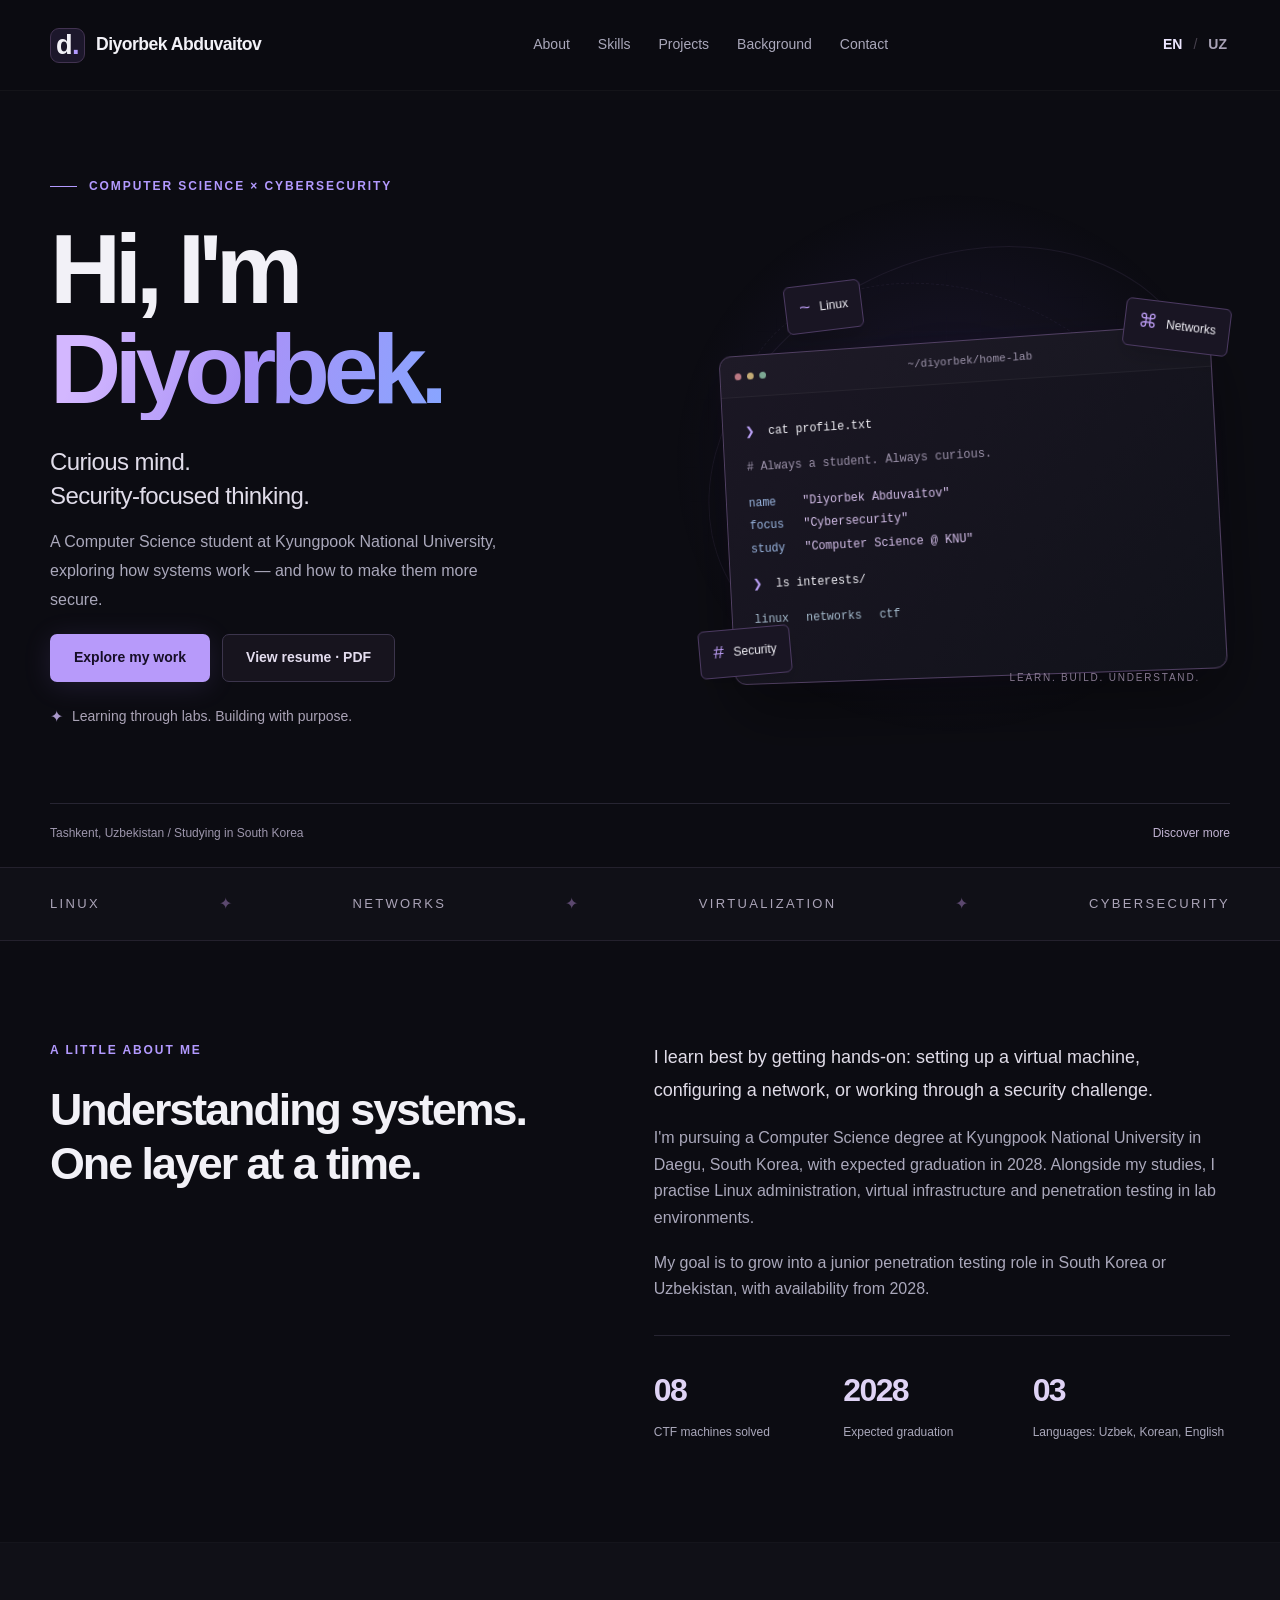
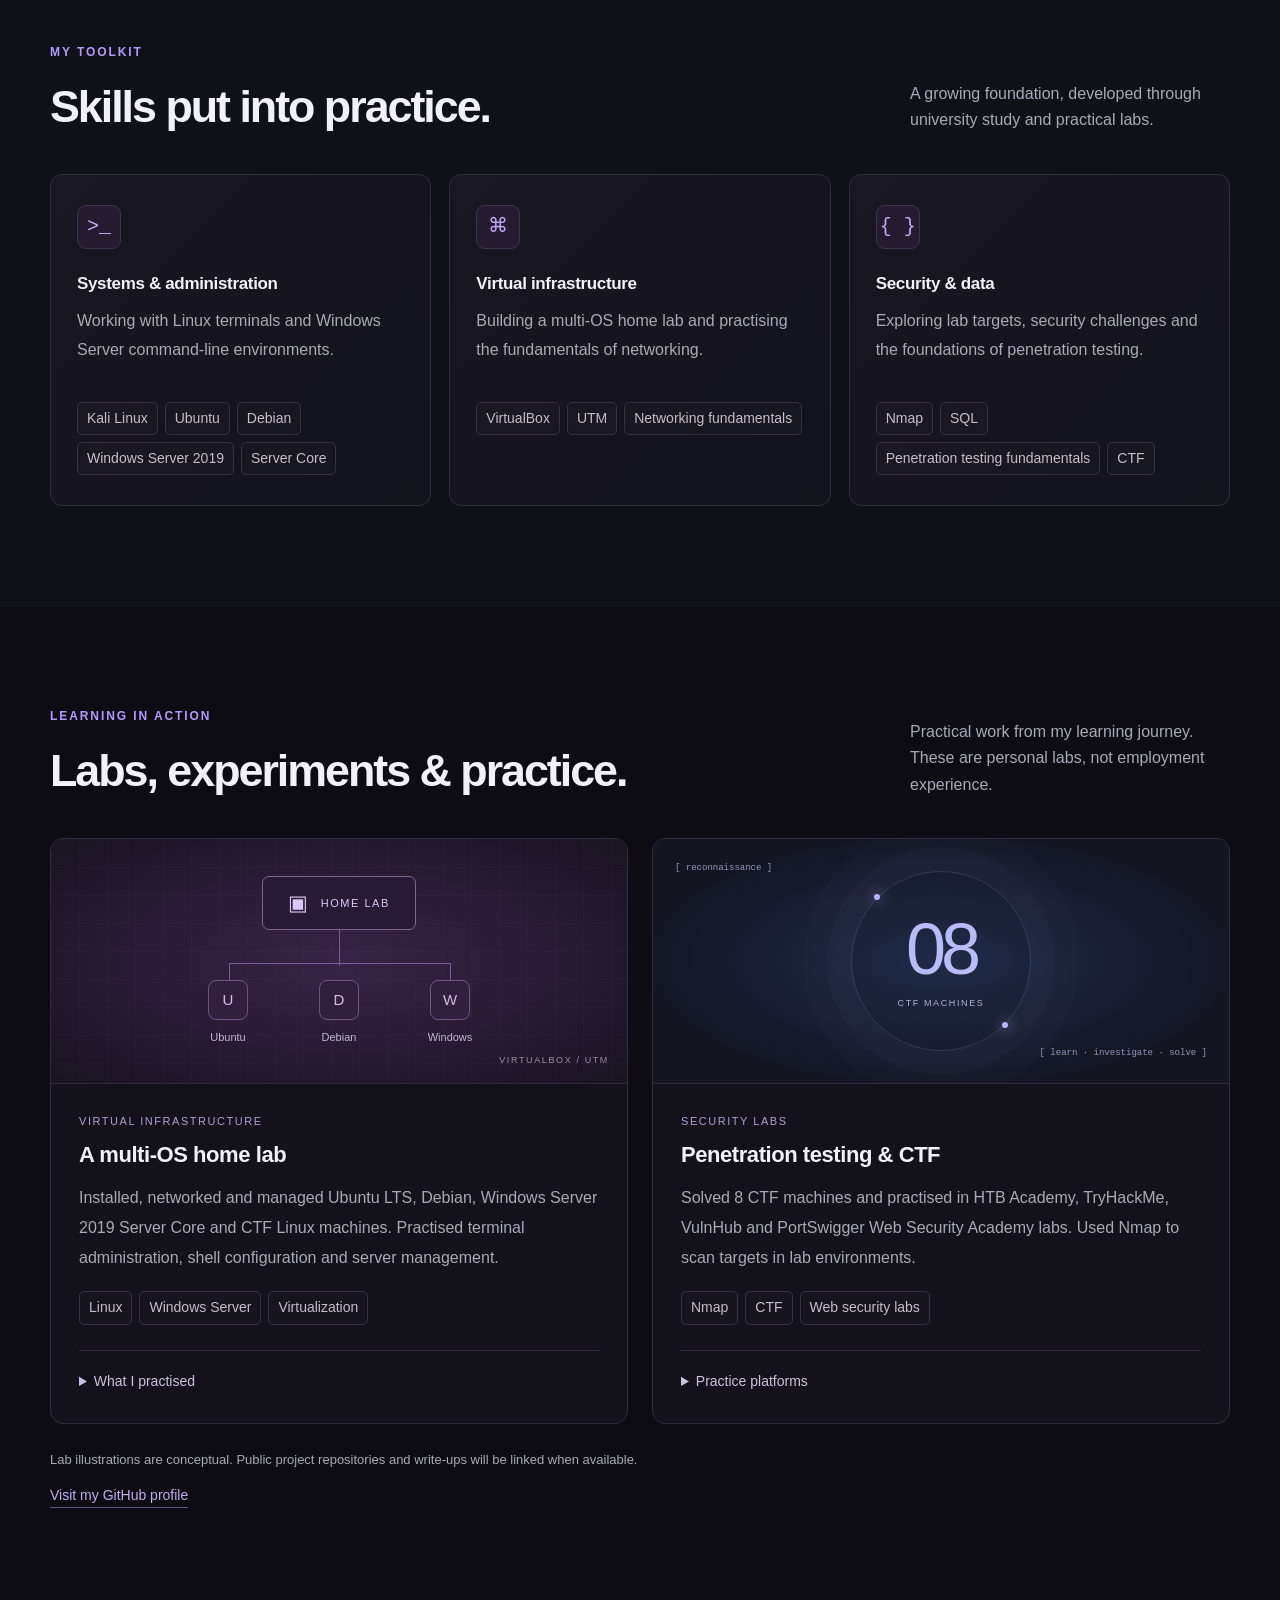
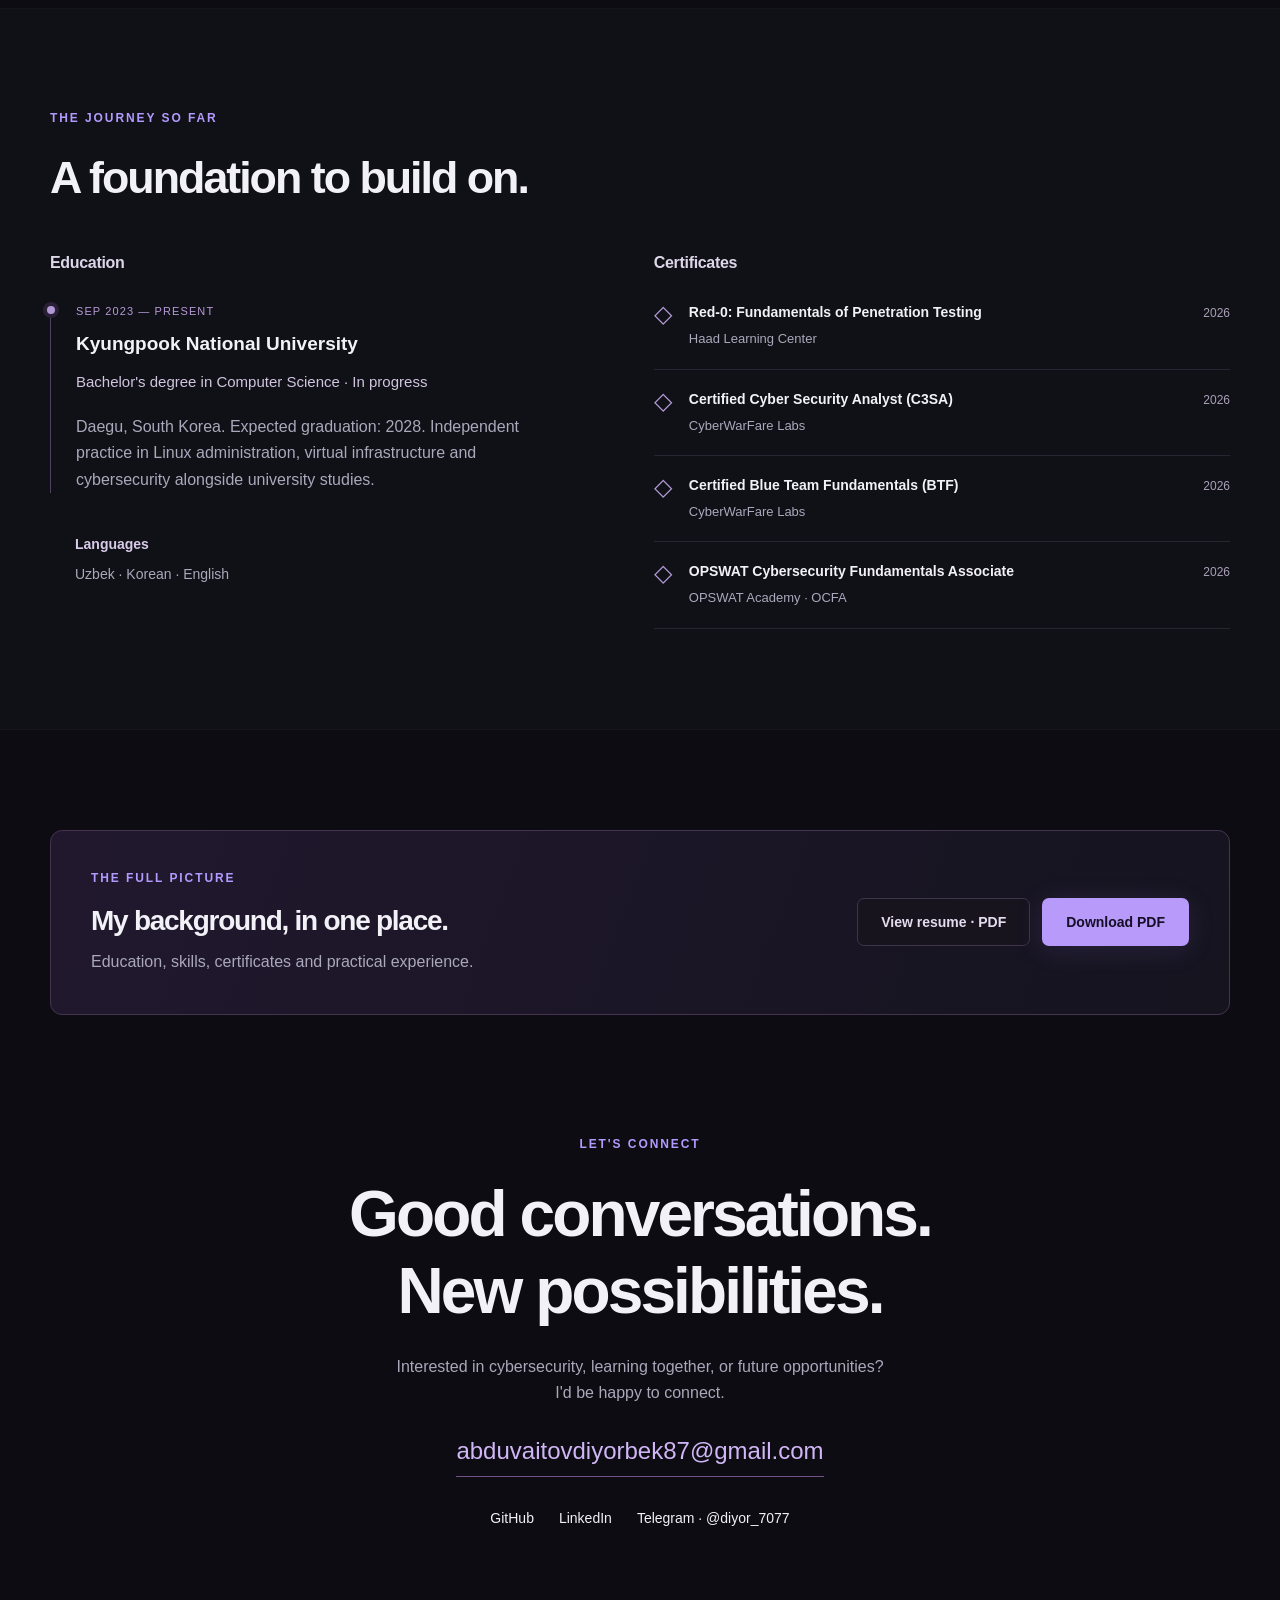
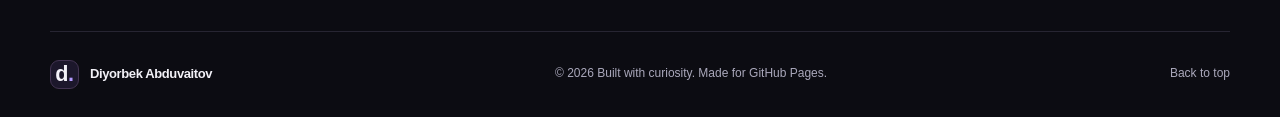
==== index.html @ 6e9c3137 "Build bilingual cybersecurity portfolio" ====
<!doctype html>
<html lang="en">
<head>
  <meta charset="UTF-8">
  <meta name="viewport" content="width=device-width, initial-scale=1">
  <meta name="theme-color" content="#0c0c12">
  <title>Diyorbek Abduvaitov | Computer Science & Cybersecurity</title>
  <meta name="description" content="Diyorbek Abduvaitov — Computer Science student at Kyungpook National University. Explore Linux, virtual infrastructure and cybersecurity lab practice.">
  <link rel="canonical" href="https://diyorbekabduvaitov.github.io/">
  <meta property="og:type" content="website">
  <meta property="og:title" content="Diyorbek Abduvaitov | Computer Science & Cybersecurity">
  <meta property="og:description" content="Learning by building. Exploring Linux, networks and cybersecurity.">
  <meta property="og:url" content="https://diyorbekabduvaitov.github.io/">
  <meta name="twitter:card" content="summary">
  <link rel="icon" href="assets/favicon.svg" type="image/svg+xml">
  <link rel="stylesheet" href="styles.css">
  <script src="script.js" defer></script>
</head>
<body>
  <a class="skip-link" href="#main" data-i18n="skip">Skip to content</a>
  <header class="site-header">
    <div class="nav-wrap container">
      <a class="brand" href="#home" aria-label="Diyorbek Abduvaitov, home"><span class="brand-mark">d<span>.</span></span><span class="brand-name">Diyorbek Abduvaitov</span></a>
      <nav aria-label="Main navigation" id="navigation">
        <a href="#about" data-i18n="navAbout">About</a>
        <a href="#skills" data-i18n="navSkills">Skills</a>
        <a href="#projects" data-i18n="navWork">Projects</a>
        <a href="#background" data-i18n="navBackground">Background</a>
        <a href="#contact" data-i18n="navContact">Contact</a>
      </nav>
      <div class="nav-actions">
        <div class="language" role="group" aria-label="Language"><button type="button" data-language="en" aria-pressed="true">EN</button><span>/</span><button type="button" data-language="uz" aria-pressed="false">UZ</button></div>
        <button class="menu-toggle" type="button" aria-expanded="false" aria-controls="navigation" aria-label="Open menu"><span></span><span></span></button>
      </div>
    </div>
  </header>
  <main id="main">
    <section class="hero container" id="home" aria-labelledby="hero-title">
      <div class="hero-copy">
        <p class="eyebrow"><span class="short-line"></span><span data-i18n="heroEyebrow">COMPUTER SCIENCE × CYBERSECURITY</span></p>
        <h1 id="hero-title"><span data-i18n="hello">Hi, I'm</span><br><span class="gradient-text">Diyorbek.</span></h1>
        <p class="hero-tagline" data-i18n="tagline">Curious mind.<br>Security-focused thinking.</p>
        <p class="hero-description" data-i18n="heroDescription">A Computer Science student at Kyungpook National University, exploring how systems work — and how to make them more secure.</p>
        <div class="button-row"><a class="button primary" href="#projects" data-i18n="explore">Explore my work</a><a class="button secondary" href="assets/diyorbek-abduvaitov-resume.pdf" target="_blank" rel="noopener" data-i18n="viewCV">View resume · PDF</a></div>
        <p class="hero-note"><span class="small-star" aria-hidden="true">✦</span><span data-i18n="heroNote">Learning through labs. Building with purpose.</span></p>
      </div>
      <div class="hero-visual" aria-hidden="true">
        <div class="visual-grid"></div><div class="orbit orbit-one"></div><div class="orbit orbit-two"></div>
        <div class="floating-label label-linux"><span class="label-icon">~</span> Linux</div>
        <div class="floating-label label-network"><span class="label-icon">⌘</span> Networks</div>
        <div class="floating-label label-security"><span class="label-icon">#</span> Security</div>
        <div class="terminal">
          <div class="terminal-bar"><span class="terminal-dots"><i></i><i></i><i></i></span><span>~/diyorbek/home-lab</span><span class="terminal-symbol">⌁</span></div>
          <div class="terminal-body"><p><span class="prompt">❯</span> cat profile.txt</p><p class="terminal-muted"># Always a student. Always curious.</p><p><span class="code-key">name</span> <span class="code-value">"Diyorbek Abduvaitov"</span><br><span class="code-key">focus</span> <span class="code-value">"Cybersecurity"</span><br><span class="code-key">study</span> <span class="code-value">"Computer Science @ KNU"</span></p><p><span class="prompt">❯</span> ls interests/</p><div class="terminal-tags"><span>linux</span><span>networks</span><span>ctf</span></div><p class="last-command"><span class="prompt">❯</span> <span class="cursor"></span></p></div>
        </div>
        <span class="visual-caption">LEARN. BUILD. UNDERSTAND.</span>
      </div>
      <div class="hero-bottom"><span data-i18n="based">Tashkent, Uzbekistan / Studying in South Korea</span><a href="#about" data-i18n="scroll">Discover more</a></div>
    </section>
    <div class="focus-strip"><div class="container"><span>LINUX</span><b aria-hidden="true">✦</b><span data-i18n="stripNetworks">NETWORKS</span><b aria-hidden="true">✦</b><span data-i18n="stripVirtual">VIRTUALIZATION</span><b aria-hidden="true">✦</b><span data-i18n="stripSecurity">CYBERSECURITY</span></div></div>
    <section class="section container about" id="about" aria-labelledby="about-title">
      <div><p class="eyebrow" data-i18n="aboutLabel">A LITTLE ABOUT ME</p><h2 id="about-title" data-i18n="aboutTitle">Understanding systems.<br>One layer at a time.</h2></div>
      <div class="about-copy"><p class="lead" data-i18n="aboutLead">I learn best by getting hands-on: setting up a virtual machine, configuring a network, or working through a security challenge.</p><p data-i18n="aboutBody">I'm pursuing a Computer Science degree at Kyungpook National University in Daegu, South Korea, with expected graduation in 2028. Alongside my studies, I practise Linux administration, virtual infrastructure and penetration testing in lab environments.</p><p data-i18n="aboutGoal">My goal is to grow into a junior penetration testing role in South Korea or Uzbekistan, with availability from 2028.</p><div class="about-facts"><div><strong>08</strong><span data-i18n="ctfFact">CTF machines solved</span></div><div><strong>2028</strong><span data-i18n="gradFact">Expected graduation</span></div><div><strong>03</strong><span data-i18n="langFact">Languages: Uzbek, Korean, English</span></div></div></div>
    </section>
    <section class="section section-tinted" id="skills" aria-labelledby="skills-title"><div class="container">
      <div class="section-heading"><div><p class="eyebrow" data-i18n="skillsLabel">MY TOOLKIT</p><h2 id="skills-title" data-i18n="skillsTitle">Skills put into practice.</h2></div><p data-i18n="skillsIntro">A growing foundation, developed through university study and practical labs.</p></div>
      <div class="skills-grid">
        <article class="skill-card"><span class="skill-icon" aria-hidden="true">&gt;_</span><h3 data-i18n="systemsTitle">Systems & administration</h3><p data-i18n="systemsBody">Working with Linux terminals and Windows Server command-line environments.</p><div class="chips"><span>Kali Linux</span><span>Ubuntu</span><span>Debian</span><span>Windows Server 2019</span><span>Server Core</span></div></article>
        <article class="skill-card"><span class="skill-icon" aria-hidden="true">⌘</span><h3 data-i18n="infraTitle">Virtual infrastructure</h3><p data-i18n="infraBody">Building a multi-OS home lab and practising the fundamentals of networking.</p><div class="chips"><span>VirtualBox</span><span>UTM</span><span data-i18n="networking">Networking fundamentals</span></div></article>
        <article class="skill-card"><span class="skill-icon" aria-hidden="true">{ }</span><h3 data-i18n="securityTitle">Security & data</h3><p data-i18n="securityBody">Exploring lab targets, security challenges and the foundations of penetration testing.</p><div class="chips"><span>Nmap</span><span>SQL</span><span data-i18n="pentesting">Penetration testing fundamentals</span><span>CTF</span></div></article>
      </div>
    </div></section>
    <section class="section container" id="projects" aria-labelledby="projects-title">
      <div class="section-heading"><div><p class="eyebrow" data-i18n="projectsLabel">LEARNING IN ACTION</p><h2 id="projects-title" data-i18n="projectsTitle">Labs, experiments & practice.</h2></div><p data-i18n="projectsIntro">Practical work from my learning journey. These are personal labs, not employment experience.</p></div>
      <div class="projects-grid">
        <article class="project-card"><div class="project-art lab-art" role="img" aria-label="Illustration of connected virtual machines"><div class="lab-host"><span class="host-symbol">▣</span> HOME LAB</div><div class="lab-connection"></div><div class="lab-machines"><span><b>U</b>Ubuntu</span><span><b>D</b>Debian</span><span><b>W</b>Windows</span></div><span class="art-note">VIRTUALBOX / UTM</span></div><div class="project-content"><p class="project-category" data-i18n="labCategory">VIRTUAL INFRASTRUCTURE</p><h3 data-i18n="labTitle">A multi-OS home lab</h3><p data-i18n="labBody">Installed, networked and managed Ubuntu LTS, Debian, Windows Server 2019 Server Core and CTF Linux machines. Practised terminal administration, shell configuration and server management.</p><div class="chips"><span>Linux</span><span>Windows Server</span><span data-i18n="virtualization">Virtualization</span></div><details><summary data-i18n="labDetails">What I practised</summary><p data-i18n="labDetailBody">Creating virtual machines with VirtualBox and UTM, configuring virtual networks, using Linux terminals and managing Windows Server from the command line.</p></details></div></article>
        <article class="project-card"><div class="project-art ctf-art" role="img" aria-label="Illustration representing eight solved CTF machines"><div class="ctf-orbit"></div><div class="ctf-number">08<span>CTF MACHINES</span></div><span class="ctf-code code-one">[ reconnaissance ]</span><span class="ctf-code code-two">[ learn · investigate · solve ]</span></div><div class="project-content"><p class="project-category" data-i18n="ctfCategory">SECURITY LABS</p><h3 data-i18n="ctfTitle">Penetration testing & CTF</h3><p data-i18n="ctfBody">Solved 8 CTF machines and practised in HTB Academy, TryHackMe, VulnHub and PortSwigger Web Security Academy labs. Used Nmap to scan targets in lab environments.</p><div class="chips"><span>Nmap</span><span>CTF</span><span data-i18n="webLabs">Web security labs</span></div><details><summary data-i18n="ctfDetails">Practice platforms</summary><p class="platform-links"><a href="https://academy.hackthebox.com/" target="_blank" rel="noopener">HTB Academy</a><a href="https://tryhackme.com/" target="_blank" rel="noopener">TryHackMe</a><a href="https://www.vulnhub.com/" target="_blank" rel="noopener">VulnHub</a><a href="https://portswigger.net/web-security" target="_blank" rel="noopener">PortSwigger Academy</a></p></details></div></article>
      </div>
      <p class="projects-note" data-i18n="projectNote">Lab illustrations are conceptual. Public project repositories and write-ups will be linked when available.</p>
      <a class="text-link" href="https://github.com/diyorbekabduvaitov" target="_blank" rel="noopener" data-i18n="githubVisit">Visit my GitHub profile</a>
    </section>
    <section class="section section-tinted" id="background" aria-labelledby="background-title"><div class="container">
      <p class="eyebrow" data-i18n="backgroundLabel">THE JOURNEY SO FAR</p><h2 id="background-title" data-i18n="backgroundTitle">A foundation to build on.</h2>
      <div class="background-grid"><div class="education"><h3 data-i18n="educationLabel">Education</h3><div class="timeline"><p class="timeline-date" data-i18n="educationDate">SEP 2023 — PRESENT</p><h4>Kyungpook National University</h4><p class="degree" data-i18n="degree">Bachelor's degree in Computer Science · In progress</p><p data-i18n="educationBody">Daegu, South Korea. Expected graduation: 2028. Independent practice in Linux administration, virtual infrastructure and cybersecurity alongside university studies.</p></div><div class="language-note"><h4 data-i18n="languagesTitle">Languages</h4><p data-i18n="languagesBody">Uzbek · Korean · English</p></div></div>
      <div class="certificates"><h3 data-i18n="certificatesLabel">Certificates</h3><ul><li><span class="cert-icon" aria-hidden="true">◇</span><div><h4>Red-0: Fundamentals of Penetration Testing</h4><p>Haad Learning Center</p></div><time datetime="2026-10">2026</time></li><li><span class="cert-icon" aria-hidden="true">◇</span><div><h4>Certified Cyber Security Analyst (C3SA)</h4><p>CyberWarFare Labs</p></div><time datetime="2026-10">2026</time></li><li><span class="cert-icon" aria-hidden="true">◇</span><div><h4>Certified Blue Team Fundamentals (BTF)</h4><p>CyberWarFare Labs</p></div><time datetime="2026-10">2026</time></li><li><span class="cert-icon" aria-hidden="true">◇</span><div><h4>OPSWAT Cybersecurity Fundamentals Associate</h4><p>OPSWAT Academy · OCFA</p></div><time datetime="2026-10">2026</time></li></ul></div></div>
    </div></section>
    <section class="section container" id="resume" aria-labelledby="resume-title"><div class="resume-banner"><div><p class="eyebrow" data-i18n="resumeLabel">THE FULL PICTURE</p><h2 id="resume-title" data-i18n="resumeTitle">My background, in one place.</h2><p data-i18n="resumeBody">Education, skills, certificates and practical experience.</p></div><div class="button-row"><a class="button secondary" href="assets/diyorbek-abduvaitov-resume.pdf" target="_blank" rel="noopener" data-i18n="viewCV">View resume · PDF</a><a class="button primary" href="assets/diyorbek-abduvaitov-resume.pdf" download="Diyorbek-Abduvaitov-Resume.pdf" data-i18n="downloadCV">Download PDF</a></div></div></section>
    <section class="section container contact" id="contact" aria-labelledby="contact-title"><p class="eyebrow" data-i18n="contactLabel">LET'S CONNECT</p><h2 id="contact-title" data-i18n="contactTitle">Good conversations.<br>New possibilities.</h2><p data-i18n="contactBody">Interested in cybersecurity, learning together, or future opportunities? I'd be happy to connect.</p><a class="email-link" href="mailto:abduvaitovdiyorbek87@gmail.com">abduvaitovdiyorbek87@gmail.com</a><div class="contact-links"><a href="https://github.com/diyorbekabduvaitov" target="_blank" rel="noopener">GitHub</a><a href="https://www.linkedin.com/in/diyorbek-abduvaitov" target="_blank" rel="noopener">LinkedIn</a><a href="https://t.me/diyor_7077" target="_blank" rel="noopener">Telegram · @diyor_7077</a></div></section>
  </main>
  <footer class="container footer"><a class="brand" href="#home"><span class="brand-mark">d<span>.</span></span><span>Diyorbek Abduvaitov</span></a><p>© <span id="year">2026</span> <span data-i18n="footer">Built with curiosity. Made for GitHub Pages.</span></p><a href="#home" data-i18n="backTop">Back to top</a></footer>
</body>
</html>
---- styles.css ----
@charset "UTF-8";
:root{color-scheme:dark;--bg:#0c0c12;--surface:#12121b;--text:#f2f1f7;--muted:#aaa8bb;--accent:#b39aff;--line:#272532;--blue:#86a8ff;--max:1180px;font-family:Inter,-apple-system,BlinkMacSystemFont,"Segoe UI",sans-serif;font-size:16px}
*{box-sizing:border-box}html{scroll-behavior:smooth;scroll-padding-top:100px}body{margin:0;background:var(--bg);color:var(--text);line-height:1.65}a{color:inherit;text-decoration:none}button{font:inherit}a,button,summary{-webkit-tap-highlight-color:transparent}button,summary{cursor:pointer}button{color:inherit}a:focus-visible,button:focus-visible,summary:focus-visible{outline:2px solid var(--accent);outline-offset:6px}::selection{background:#7156b9;color:white}.container{width:min(var(--max),calc(100% - 80px));margin-inline:auto}p{margin:0 0 1.2rem}h1,h2,h3,h4{line-height:1.2;margin:0;font-weight:650}h2{font-size:clamp(2rem,3.5vw,2.8rem);letter-spacing:-.045em}h3{font-size:1.25rem;letter-spacing:-.02em}h4{font-size:1rem}section[id]{scroll-margin-top:20px}.skip-link{position:fixed;top:-100px;left:20px;z-index:100;padding:12px 20px;background:var(--accent);color:#101016}.skip-link:focus{top:12px}.site-header{position:sticky;top:0;z-index:20;background:#0c0c12ed;backdrop-filter:blur(18px);border-bottom:1px solid #ffffff09}.nav-wrap{height:90px;display:flex;align-items:center;justify-content:space-between;gap:30px}.brand{display:flex;align-items:center;gap:11px;font-weight:650;letter-spacing:-.03em;font-size:1.1rem;white-space:nowrap}.brand-mark{height:35px;width:35px;background:#1c172b;border:1px solid #423351;border-radius:9px;display:flex;align-items:center;justify-content:center;font-size:1.7rem;line-height:1}.brand-mark span{color:var(--accent)}nav{display:flex;gap:28px}nav a{color:var(--muted);font-size:.875rem;padding:10px 0;transition:color .2s}nav a:hover,nav a.active{color:#d0bfff}.nav-actions{display:flex;align-items:center;gap:20px}.language{display:flex;align-items:center;gap:8px;font-size:.8125rem}.language button{border:0;background:transparent;padding:8px 3px;color:#a8a2b6;font-weight:650}.language button[aria-pressed=true]{color:#ece6ff}.language span{color:#47414e}.menu-toggle{display:none;width:40px;height:40px;border:1px solid var(--line);border-radius:8px;background:var(--surface);padding:10px}.menu-toggle span{display:block;height:2px;background:var(--text);margin:5px 0}
.hero{position:relative;display:grid;grid-template-columns:1.08fr 1fr;column-gap:24px;padding-top:86px;padding-bottom:0;min-height:690px}.eyebrow{color:var(--accent);font-size:.75rem;font-weight:650;letter-spacing:.16em;margin-bottom:22px;display:flex;align-items:center;gap:12px}.short-line{width:27px;height:1px;background:var(--accent)}h1{font-size:clamp(4rem,7.7vw,6.45rem);letter-spacing:-.065em;line-height:1.02;font-weight:700}.gradient-text{background:linear-gradient(110deg,#d3b7ff 10%,#a992f7 50%,#87a5ff);background-clip:text;-webkit-background-clip:text;color:transparent;display:inline-block;animation:arrive .8s both}.hero-tagline{font-size:1.5rem;line-height:1.42;letter-spacing:-.025em;margin-top:25px;margin-bottom:15px;color:#e0dce9}.hero-description{max-width:465px;color:var(--muted);font-size:1rem;line-height:1.8}.button-row{display:flex;gap:12px;flex-wrap:wrap;align-items:center}.button{display:inline-flex;align-items:center;justify-content:center;min-height:48px;padding:11px 23px;font-size:.875rem;border:1px solid transparent;border-radius:7px;font-weight:600;transition:transform .2s,background .2s,box-shadow .2s}.button:hover{transform:translateY(-2px)}.primary{background:#b79afa;color:#160e26;box-shadow:0 4px 28px #a383f522}.primary:hover{background:#c9afff;box-shadow:0 4px 32px #a383f53a}.secondary{border-color:#3c354c;background:#17141e;color:#e4ddef}.secondary:hover{background:#252031}.hero-note{font-size:.8125rem;color:#aaa3b6;margin-top:22px;display:flex;align-items:center;gap:9px}.small-star{color:#a998ca;font-size:1rem}.hero-visual{position:relative;align-self:center;height:440px;min-width:0;isolation:isolate}.hero-visual:before{content:"";position:absolute;inset:-70px -20px;background:radial-gradient(ellipse,#6044b32d,transparent 66%);z-index:-2}.visual-grid{position:absolute;inset:20px 0;background-image:linear-gradient(#8e78b809 1px,transparent 1px),linear-gradient(90deg,#8e78b809 1px,transparent 1px);background-size:34px 34px;mask-image:radial-gradient(ellipse,black,transparent 72%)}.orbit{position:absolute;top:16px;left:24px;right:12px;height:400px;border:1px solid #7f659c20;border-radius:50%;transform:rotate(-26deg)}.orbit-two{inset:47px 56px;height:335px;border-style:dashed;border-color:#927cba16;transform:rotate(20deg)}.terminal{position:absolute;top:97px;left:8%;width:89%;background:linear-gradient(135deg,#1b1724,#11121a);border:1px solid #514063;border-radius:12px;box-shadow:0 30px 65px #0006,0 0 40px #7052950c;transform:perspective(1000px) rotateY(-6deg) rotateZ(-3deg);overflow:hidden}.terminal-bar{height:42px;display:flex;align-items:center;justify-content:space-between;padding:0 15px;background:#ffffff03;border-bottom:1px solid #ffffff0b;font-family:ui-monospace,SFMono-Regular,Consolas,monospace;font-size:.6875rem;color:#9e95ac}.terminal-dots{display:flex;gap:6px}.terminal-dots i{width:7px;height:7px;background:#ba7883;border-radius:50%}.terminal-dots i:nth-child(2){background:#c3ab75}.terminal-dots i:nth-child(3){background:#7ca893}.terminal-symbol{color:#ab9ec1;font-size:1.125rem}.terminal-body{padding:25px 23px 17px;font-family:ui-monospace,SFMono-Regular,Consolas,monospace;font-size:.75rem;line-height:1.95}.terminal-body p{margin-bottom:13px}.prompt{color:#bca2f8;padding-right:7px}.terminal-muted{color:#9c92aa}.code-key{display:inline-block;width:49px;color:#9cb8e3}.code-value{color:#d6c0eb}.terminal-tags{display:flex;gap:18px;color:#a6bcce}.last-command{margin:12px 0 0!important}.cursor{display:inline-block;width:7px;height:14px;background:#bca2f8;vertical-align:middle;animation:blink 1.3s steps(1) infinite}.floating-label{position:absolute;display:flex;align-items:center;gap:9px;padding:7px 13px;font-size:.75rem;background:#191523;border:1px solid #4c3a62;border-radius:6px;z-index:2;box-shadow:0 10px 20px #0002}.label-icon{font-family:monospace;color:#b99af0;font-size:1.2rem}.label-linux{top:40px;left:20%;transform:rotate(-7deg)}.label-network{right:0;top:60px;transform:rotate(7deg)}.label-security{bottom:7px;left:25px;transform:rotate(-5deg)}.visual-caption{position:absolute;bottom:-3px;right:30px;font-size:.625rem;letter-spacing:.18em;color:#877991}.hero-bottom{grid-column:1/-1;display:flex;justify-content:space-between;border-top:1px solid var(--line);margin-top:54px;padding:20px 0 23px;font-size:.75rem;color:#9d96ac}.hero-bottom a{color:#c0b2d1}.focus-strip{background:#101017;border-block:1px solid #24212d}.focus-strip .container{display:flex;align-items:center;justify-content:space-between;gap:20px;padding-block:23px;color:#aba4b8;font-size:.8125rem;letter-spacing:.18em;font-weight:500}.focus-strip b{font-size:1rem;color:#5b486e;font-weight:400}
.section{padding-block:100px}.section-tinted{background:#101017;border-block:1px solid #ffffff05}.about{display:grid;grid-template-columns:1fr 1.1fr;gap:80px}.about-copy p{color:var(--muted);font-size:.9375rem}.about-copy .lead{font-size:1.125rem;color:#e0dce8;line-height:1.8}.about-facts{display:grid;grid-template-columns:1fr 1fr 1.2fr;margin-top:32px;padding-top:28px;border-top:1px solid var(--line);gap:25px}.about-facts strong{display:block;font-size:2rem;letter-spacing:-.05em;font-weight:600;color:#dfd3f5}.about-facts span{display:block;font-size:.75rem;line-height:1.7;color:var(--muted);margin-top:5px}.section-heading{display:flex;justify-content:space-between;align-items:flex-end;gap:35px;margin-bottom:40px}.section-heading .eyebrow{margin-bottom:17px}.section-heading>p{color:var(--muted);max-width:320px;font-size:.875rem;margin:0}.skills-grid{display:grid;grid-template-columns:repeat(3,1fr);gap:18px}.skill-card{padding:30px 26px;background:linear-gradient(135deg,#191722,#13131c);border:1px solid #302a3c;border-radius:12px;transition:border-color .2s,transform .2s}.skill-card:hover{border-color:#70588f;transform:translateY(-4px)}.skill-icon{display:flex;align-items:center;justify-content:center;width:44px;height:44px;border:1px solid #42324f;border-radius:9px;background:#241b31;color:#c6a8f5;font-size:1.25rem;font-family:monospace;margin-bottom:25px}.skill-card h3{font-size:1.0625rem;margin-bottom:13px}.skill-card p{color:var(--muted);font-size:.875rem;line-height:1.8;min-height:76px}.chips{display:flex;gap:7px;flex-wrap:wrap}.chips span{border:1px solid #38303f;background:#ffffff03;border-radius:5px;padding:4px 9px;font-size:.75rem;color:#c5bccf}.projects-grid{display:grid;grid-template-columns:repeat(2,1fr);gap:24px}.project-card{border:1px solid #322b3d;border-radius:13px;overflow:hidden;background:#13121b}.project-art{height:245px;position:relative;overflow:hidden;border-bottom:1px solid #33273f;background:radial-gradient(ellipse at 50% 50%,#38234d 0%,#191320 80%);display:flex;align-items:center;justify-content:center}.lab-art{flex-direction:column;background-image:linear-gradient(#a88eb608 1px,transparent 1px),linear-gradient(90deg,#a88eb608 1px,transparent 1px),radial-gradient(ellipse at 50% 50%,#372447,#191320);background-size:28px 28px,28px 28px,100% 100%}.lab-host{display:flex;align-items:center;gap:11px;border:1px solid #826193;padding:9px 25px;border-radius:7px;font-size:.6875rem;letter-spacing:.14em;color:#e0c5f8;background:#271a35;z-index:1}.host-symbol{font-size:1.3rem}.lab-connection{height:36px;width:1px;background:#7c5c98;position:relative}.lab-connection:after{content:"";position:absolute;width:220px;height:16px;border:1px solid #7c5c98;border-bottom:0;left:-110px;bottom:-14px}.lab-machines{display:flex;gap:28px;z-index:1}.lab-machines>span{width:83px;display:flex;align-items:center;flex-direction:column;font-size:.6875rem;color:#c6b2d8}.lab-machines b{margin:14px 0 8px;width:40px;height:40px;display:grid;place-items:center;background:#30203e;border:1px solid #725086;border-radius:8px;color:#d6b8ec;font-size:.9375rem;font-weight:500}.art-note{position:absolute;bottom:15px;right:18px;font-size:.5625rem;letter-spacing:.18em;color:#a28aa9}.ctf-art{background:radial-gradient(ellipse at center,#202a48,#131621 75%)}.ctf-orbit{width:180px;height:180px;border:1px solid #7486bd44;border-radius:50%;position:absolute;box-shadow:0 0 0 24px #849bd008,0 0 0 48px #849bd005}.ctf-orbit:before,.ctf-orbit:after{content:"";height:6px;width:6px;border-radius:50%;background:#b6b5ff;position:absolute;top:22px;left:22px;box-shadow:0 0 13px #b6b5ff}.ctf-orbit:after{top:auto;left:auto;bottom:22px;right:22px}.ctf-number{text-align:center;font-size:4.5rem;color:#b7bcf7;line-height:1;letter-spacing:-.07em;font-weight:500}.ctf-number span{display:block;font-size:.5625rem;letter-spacing:.18em;color:#adb4d0;margin-top:14px}.ctf-code{position:absolute;font-size:.5625rem;color:#8d96bc;font-family:monospace}.code-one{top:22px;left:22px}.code-two{bottom:22px;right:22px}.project-content{padding:28px}.project-category{font-size:.6875rem;letter-spacing:.14em;color:#b59cda;margin-bottom:12px}.project-content h3{font-size:1.375rem;margin-bottom:15px}.project-content>p:not(.project-category){font-size:.875rem;color:var(--muted);line-height:1.85}.project-content details{margin-top:25px;padding-top:17px;border-top:1px solid #302838;font-size:.8125rem;color:#cec0df}.project-content summary{padding:2px 0}.project-content details p{margin:15px 0 0;color:var(--muted);font-size:.875rem}.platform-links{display:flex;flex-wrap:wrap;gap:10px 18px}.platform-links a{text-decoration:underline;text-underline-offset:4px}.projects-note{font-size:.8125rem;color:var(--muted);margin-top:25px;margin-bottom:12px}.text-link{font-size:.875rem;color:#c4acf0;border-bottom:1px solid #66517f;padding-bottom:4px}.text-link:hover{color:white}
.background-grid{display:grid;grid-template-columns:1fr 1.1fr;gap:80px;margin-top:48px}.background-grid>div>h3{font-size:1rem;color:#ded7e9;margin-bottom:30px}.timeline{border-left:1px solid #52405f;padding-left:25px;position:relative}.timeline:before{content:"";width:8px;height:8px;background:#b298d5;border:4px solid #292036;box-sizing:content-box;border-radius:50%;position:absolute;top:0;left:-8px}.timeline-date{font-size:.6875rem;letter-spacing:.1em;color:#b69ad7;margin-bottom:13px}.timeline h4{font-size:1.1875rem;margin-bottom:14px}.timeline .degree{color:#d1c5df;font-size:.9375rem}.timeline p:last-child{font-size:.875rem;color:var(--muted)}.language-note{padding:24px 0 0 25px}.language-note h4{color:#d9cce8;font-size:.875rem}.language-note p{font-size:.875rem;color:var(--muted);margin:10px 0 0}.certificates ul{list-style:none;padding:0;margin:0}.certificates li{display:flex;gap:17px;padding:19px 0;border-bottom:1px solid var(--line);align-items:flex-start}.certificates li:first-child{padding-top:0}.cert-icon{color:#b39ad4;font-size:1.5rem;line-height:1}.certificates li div{flex:1}.certificates h4{font-size:.875rem;line-height:1.5}.certificates p{font-size:.8125rem;color:var(--muted);margin:5px 0 0}.certificates time{font-size:.75rem;color:#aaa0b7;padding-top:2px}.resume-banner{display:flex;align-items:center;justify-content:space-between;gap:35px;padding:38px 40px;background:linear-gradient(110deg,#21182e,#15141f);border:1px solid #453450;border-radius:12px}.resume-banner .eyebrow{margin-bottom:15px}.resume-banner h2{font-size:1.75rem}.resume-banner p:last-child{color:var(--muted);font-size:.875rem;margin:12px 0 0}.resume-banner .button-row{flex-shrink:0}.contact{text-align:center;padding-top:20px;padding-bottom:100px;max-width:800px}.contact .eyebrow{justify-content:center}.contact h2{font-size:clamp(2.5rem,5vw,4rem)}.contact>p:not(.eyebrow){color:var(--muted);max-width:500px;margin:24px auto}.email-link{display:inline-block;color:#d0b6f6;font-size:clamp(.9375rem,2.5vw,1.5rem);border-bottom:1px solid #71538a;padding-bottom:6px;overflow-wrap:anywhere}.email-link:hover{color:white}.contact-links{display:flex;justify-content:center;flex-wrap:wrap;gap:25px;margin-top:30px;font-size:.875rem}.contact-links a:hover{color:var(--accent)}.footer{display:flex;align-items:center;justify-content:space-between;gap:25px;border-top:1px solid var(--line);padding-block:28px}.footer .brand{font-size:.8125rem}.footer .brand-mark{width:29px;height:29px;font-size:1.35rem}.footer p,.footer>a:last-child{font-size:.75rem;color:var(--muted);margin:0}.footer>a:last-child:hover{color:white}
@keyframes blink{0%,49%{opacity:1}50%,100%{opacity:0}}@keyframes arrive{from{opacity:.4;transform:translateY(12px)}to{opacity:1;transform:translateY(0)}}
@media(min-width:1500px){.hero{padding-top:100px;padding-bottom:0;min-height:750px}.hero-bottom{margin-top:70px}}
@media(max-width:1050px){.container{width:calc(100% - 48px)}nav{gap:17px}.nav-wrap{gap:20px}.hero{column-gap:10px}.hero h1{font-size:5rem}.hero-visual{height:400px}.terminal{left:0;width:100%}.terminal-body{font-size:.6875rem;padding:21px 16px}.orbit{left:0;right:0}.visual-caption{right:0;bottom:-15px}.label-security{bottom:-7px}.hero-description{max-width:400px}.hero-tagline{font-size:1.3rem}.about,.background-grid{gap:40px}.skill-card{padding:25px 20px}.resume-banner{padding:30px;flex-wrap:wrap}.footer{flex-wrap:wrap}}
@media(max-width:760px){html{scroll-padding-top:80px}.container{width:calc(100% - 40px)}.nav-wrap{height:74px}.menu-toggle{display:block}nav{display:none;position:absolute;top:73px;left:0;right:0;padding:18px 24px 24px;background:#111018;border-bottom:1px solid var(--line);box-shadow:0 20px 30px #0006}nav.is-open{display:flex;flex-direction:column;gap:3px}nav a{padding:10px 8px;font-size:1rem}.nav-actions{gap:15px}.hero{padding-top:55px;display:block}.hero h1{font-size:clamp(4.25rem,15vw,6rem)}.hero .eyebrow{font-size:.625rem;letter-spacing:.13em}.hero-tagline{font-size:1.4rem}.hero-description{max-width:520px}.hero-visual{height:390px;max-width:470px;margin:25px auto 35px}.terminal{top:80px;width:90%;left:5%}.terminal-body{font-size:.75rem;padding:20px}.label-linux{top:24px;left:13%}.label-network{top:38px;right:4px}.label-security{bottom:0}.orbit{height:365px;top:6px}.orbit-two{height:300px;top:42px}.visual-caption{bottom:-6px;right:14px}.hero-bottom{margin-top:30px;gap:20px;font-size:.6875rem}.hero-bottom span{max-width:220px}.focus-strip .container{gap:12px;padding-block:19px;font-size:.5625rem;letter-spacing:.08em}.focus-strip b{font-size:.75rem}.section{padding-block:65px}.about,.background-grid{grid-template-columns:1fr;gap:30px}.about-copy .lead{font-size:1rem}.section-heading{display:block;margin-bottom:30px}.section-heading>p{margin-top:20px;max-width:500px}.skills-grid{grid-template-columns:1fr}.skill-card{padding:25px}.skill-card p{min-height:0}.skill-icon{margin-bottom:18px}.skills-grid .chips{margin-top:20px}.projects-grid{grid-template-columns:1fr;gap:28px}.project-art{height:235px}.project-content{padding:25px}.background-grid{margin-top:35px;gap:40px}.resume-banner{padding:26px;gap:22px}.resume-banner h2{font-size:1.6rem}.resume-banner .button-row{flex-shrink:1;gap:10px}.resume-banner .button{padding:10px 15px}.contact{padding-top:5px}.contact-links{gap:18px}.footer{gap:20px}.footer p{order:3;width:100%;font-size:.6875rem}.footer .brand{font-size:.75rem}.footer>a:last-child{font-size:.6875rem}.about-facts{gap:14px}.about-facts span{font-size:.6875rem}}
@media(max-width:380px){.container{width:calc(100% - 32px)}.brand{font-size:1rem;gap:7px}.brand-mark{width:30px;height:30px}.hero h1{font-size:4rem}.terminal-body{font-size:.625rem;padding:17px 12px}.terminal-bar{font-size:.5625rem;padding-inline:10px}.hero-visual{height:350px}.terminal{top:80px}.label-security{bottom:-8px}.orbit{height:320px}.orbit-two{height:265px}.visual-caption{font-size:.5rem;right:0;bottom:-16px}.button{padding-inline:16px}.focus-strip .container{font-size:.5rem;gap:7px}.nav-actions{gap:10px}.language{gap:5px}}
@media(prefers-reduced-motion:reduce){html{scroll-behavior:auto}*,*:before,*:after{animation:none!important;transition:none!important}}

/* Keep explanatory text and interactive labels comfortable to read. */
.about-copy p,.skill-card p,.project-content>p:not(.project-category),.timeline p:last-child,.resume-banner p:last-child,.section-heading>p{font-size:1rem}
.chips span,.language,.hero-note,.contact-links,.project-content details,.text-link{font-size:.875rem}
@media(max-width:760px){
  .hero-visual{overflow:hidden}
  .visual-caption{bottom:3px}
  .label-security{bottom:10px}
  .focus-strip .container{display:grid;grid-template-columns:1fr 1fr;text-align:center;gap:12px;font-size:.75rem}
  .focus-strip b{display:none}
}

/* Let the full name fit beside language and menu controls on small screens. */
@media(min-width:761px) and (max-width:1000px){
  .site-header .brand{font-size:.875rem}
  .nav-wrap{gap:14px}
  nav{gap:14px}
}
@media(max-width:760px){
  .site-header .brand{min-width:0;gap:8px}
  .site-header .brand-name{white-space:normal;max-width:125px;font-size:.875rem;line-height:1.3}
  .site-header .brand-mark,.nav-actions{flex-shrink:0}
  .nav-wrap{gap:10px}
}
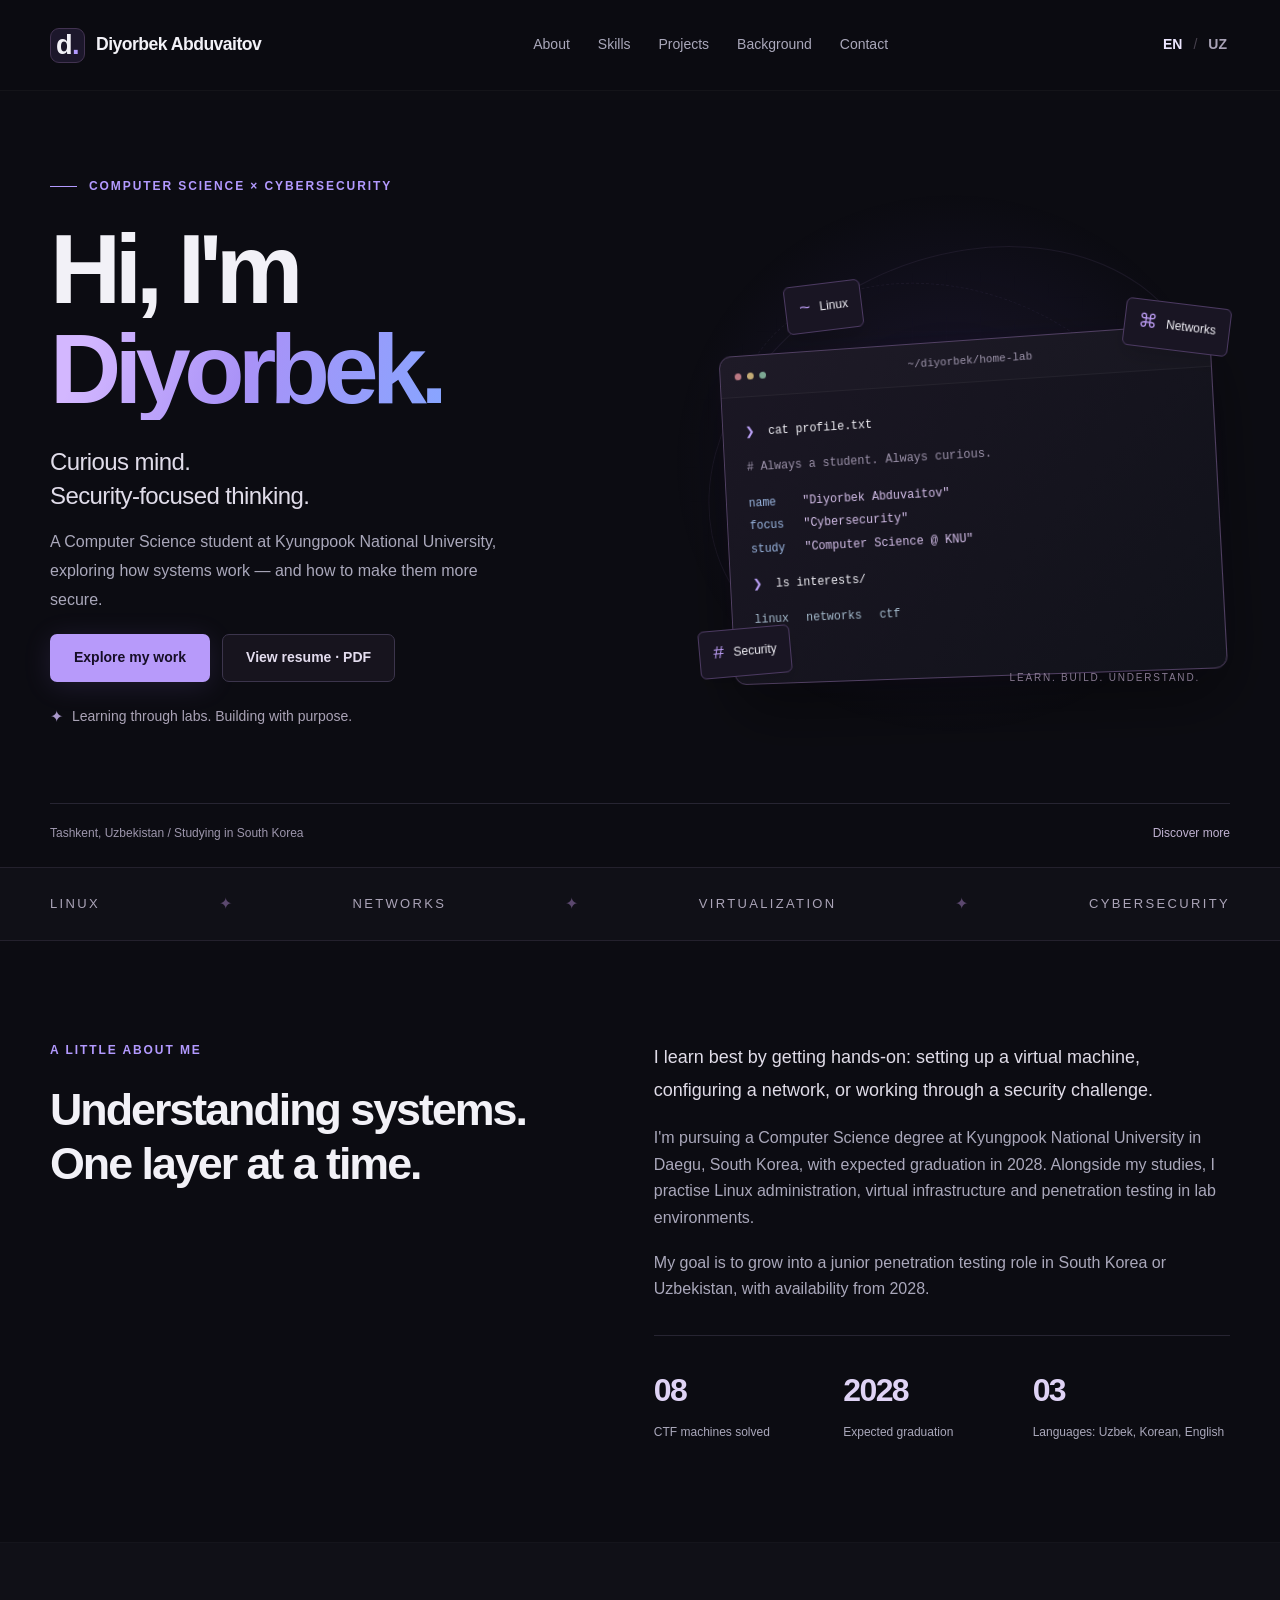
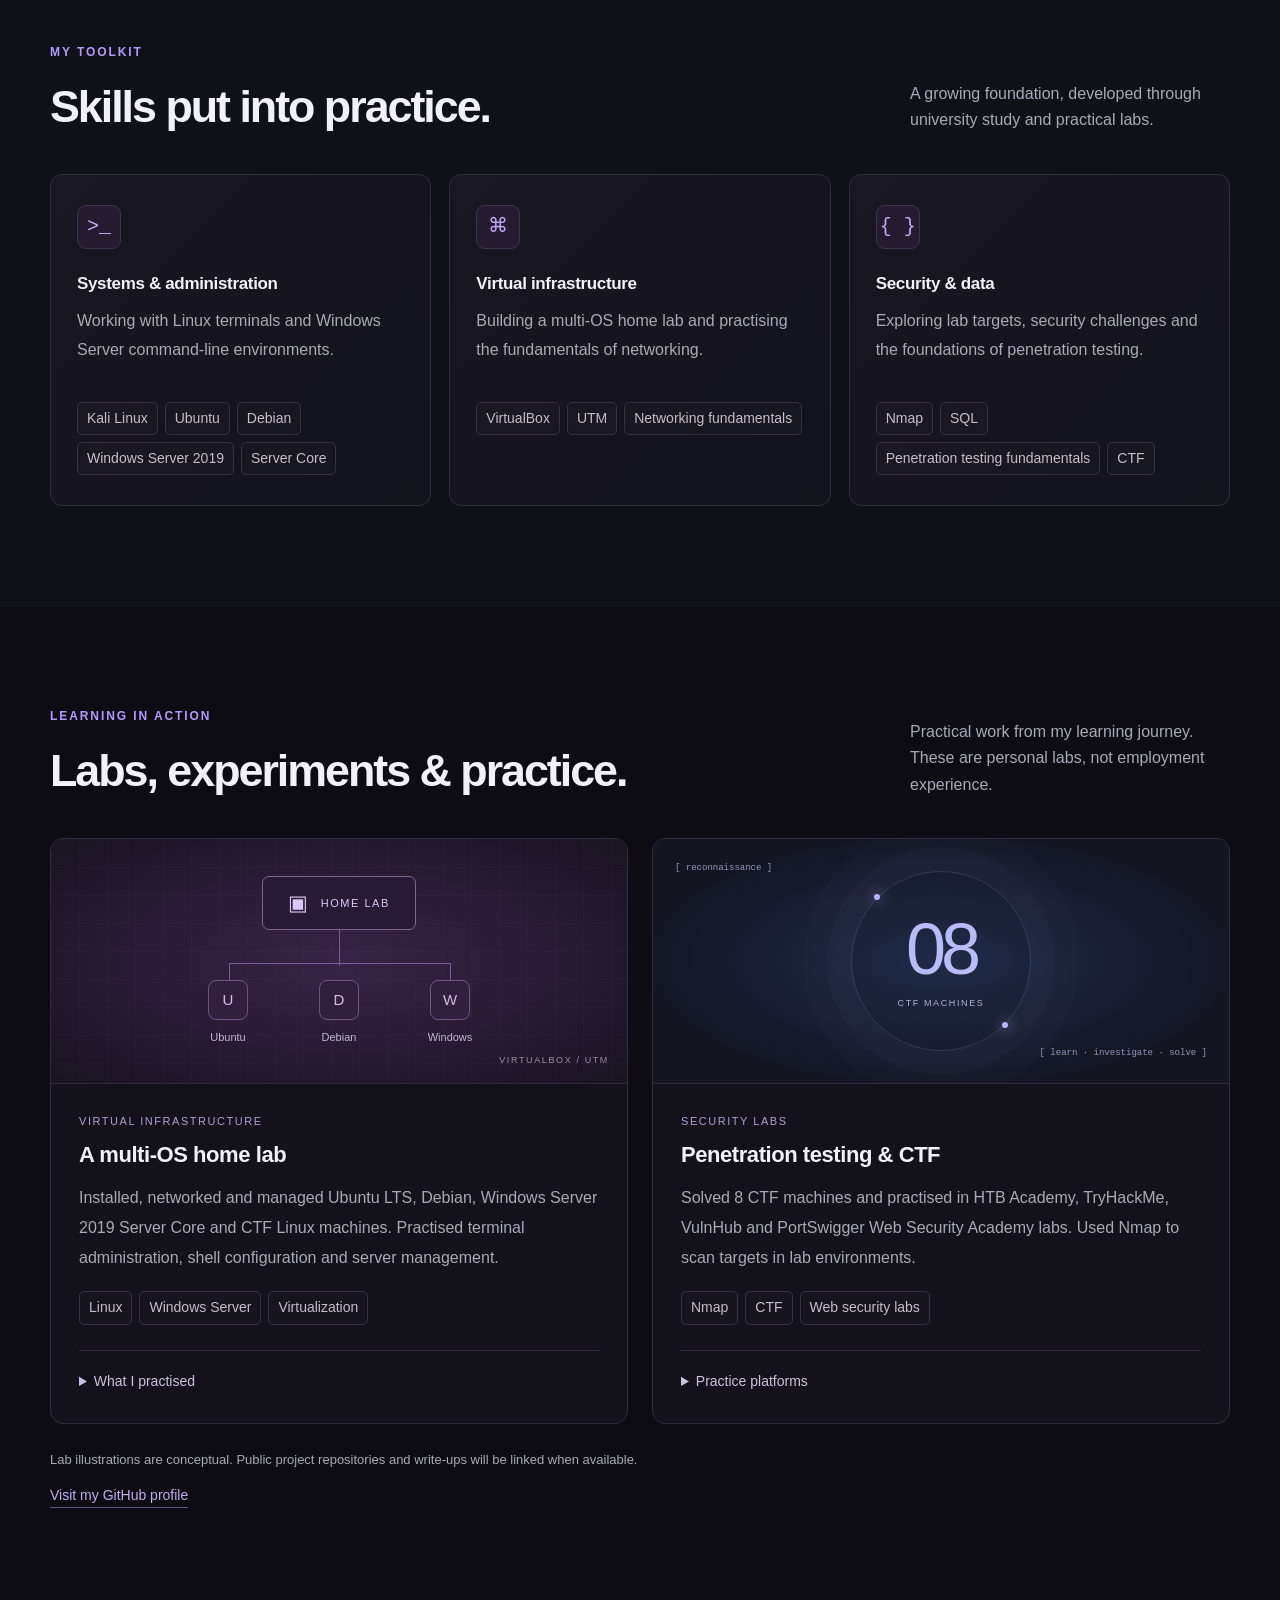
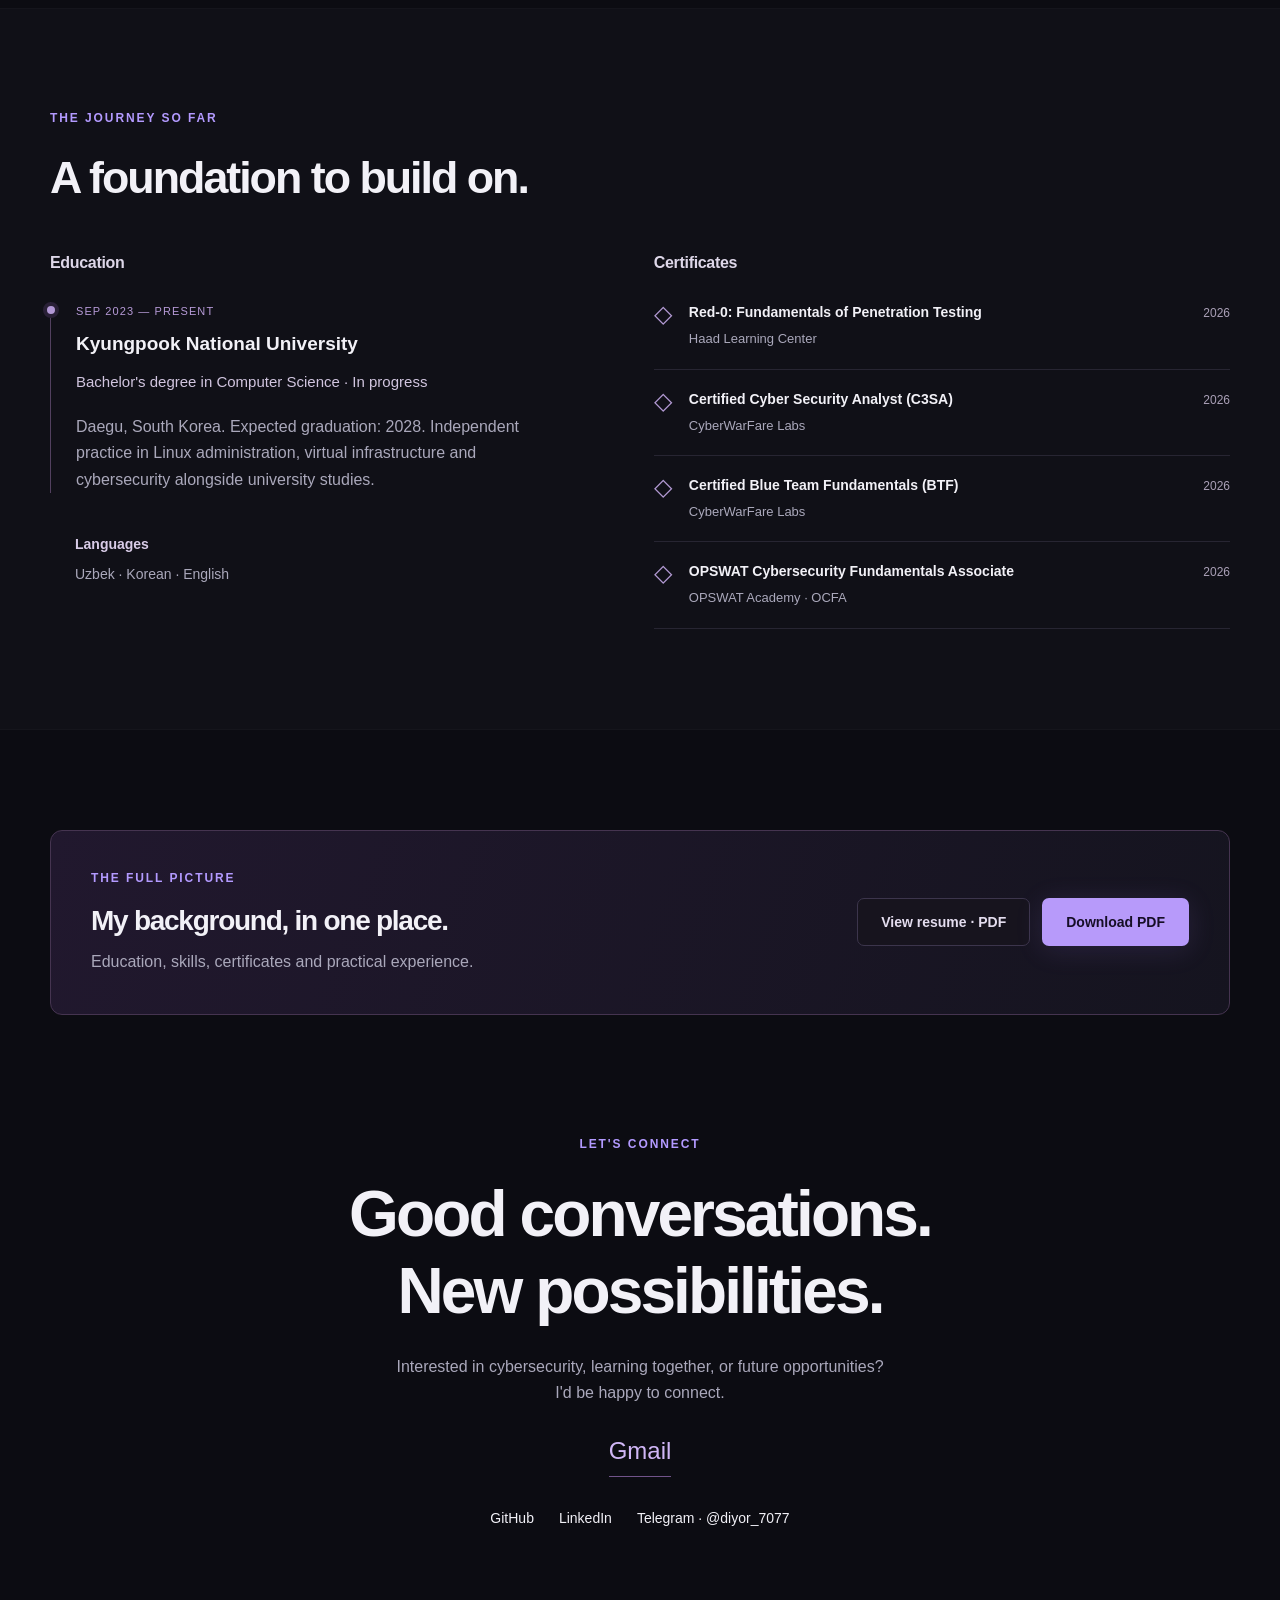
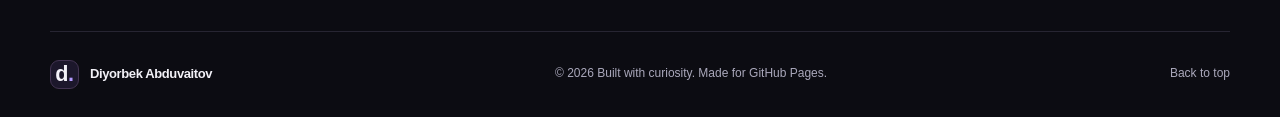
==== commit 1133cbc4: "Show Gmail label in contact section" ====
--- a/index.html
+++ b/index.html
@@ -85,7 +85,7 @@
       <div class="certificates"><h3 data-i18n="certificatesLabel">Certificates</h3><ul><li><span class="cert-icon" aria-hidden="true">◇</span><div><h4>Red-0: Fundamentals of Penetration Testing</h4><p>Haad Learning Center</p></div><time datetime="2026-10">2026</time></li><li><span class="cert-icon" aria-hidden="true">◇</span><div><h4>Certified Cyber Security Analyst (C3SA)</h4><p>CyberWarFare Labs</p></div><time datetime="2026-10">2026</time></li><li><span class="cert-icon" aria-hidden="true">◇</span><div><h4>Certified Blue Team Fundamentals (BTF)</h4><p>CyberWarFare Labs</p></div><time datetime="2026-10">2026</time></li><li><span class="cert-icon" aria-hidden="true">◇</span><div><h4>OPSWAT Cybersecurity Fundamentals Associate</h4><p>OPSWAT Academy · OCFA</p></div><time datetime="2026-10">2026</time></li></ul></div></div>
     </div></section>
     <section class="section container" id="resume" aria-labelledby="resume-title"><div class="resume-banner"><div><p class="eyebrow" data-i18n="resumeLabel">THE FULL PICTURE</p><h2 id="resume-title" data-i18n="resumeTitle">My background, in one place.</h2><p data-i18n="resumeBody">Education, skills, certificates and practical experience.</p></div><div class="button-row"><a class="button secondary" href="assets/diyorbek-abduvaitov-resume.pdf" target="_blank" rel="noopener" data-i18n="viewCV">View resume · PDF</a><a class="button primary" href="assets/diyorbek-abduvaitov-resume.pdf" download="Diyorbek-Abduvaitov-Resume.pdf" data-i18n="downloadCV">Download PDF</a></div></div></section>
-    <section class="section container contact" id="contact" aria-labelledby="contact-title"><p class="eyebrow" data-i18n="contactLabel">LET'S CONNECT</p><h2 id="contact-title" data-i18n="contactTitle">Good conversations.<br>New possibilities.</h2><p data-i18n="contactBody">Interested in cybersecurity, learning together, or future opportunities? I'd be happy to connect.</p><a class="email-link" href="mailto:abduvaitovdiyorbek87@gmail.com">abduvaitovdiyorbek87@gmail.com</a><div class="contact-links"><a href="https://github.com/diyorbekabduvaitov" target="_blank" rel="noopener">GitHub</a><a href="https://www.linkedin.com/in/diyorbek-abduvaitov" target="_blank" rel="noopener">LinkedIn</a><a href="https://t.me/diyor_7077" target="_blank" rel="noopener">Telegram · @diyor_7077</a></div></section>
+    <section class="section container contact" id="contact" aria-labelledby="contact-title"><p class="eyebrow" data-i18n="contactLabel">LET'S CONNECT</p><h2 id="contact-title" data-i18n="contactTitle">Good conversations.<br>New possibilities.</h2><p data-i18n="contactBody">Interested in cybersecurity, learning together, or future opportunities? I'd be happy to connect.</p><a class="email-link" href="mailto:abduvaitovdiyorbek87@gmail.com">Gmail</a><div class="contact-links"><a href="https://github.com/diyorbekabduvaitov" target="_blank" rel="noopener">GitHub</a><a href="https://www.linkedin.com/in/diyorbek-abduvaitov" target="_blank" rel="noopener">LinkedIn</a><a href="https://t.me/diyor_7077" target="_blank" rel="noopener">Telegram · @diyor_7077</a></div></section>
   </main>
   <footer class="container footer"><a class="brand" href="#home"><span class="brand-mark">d<span>.</span></span><span>Diyorbek Abduvaitov</span></a><p>© <span id="year">2026</span> <span data-i18n="footer">Built with curiosity. Made for GitHub Pages.</span></p><a href="#home" data-i18n="backTop">Back to top</a></footer>
 </body>
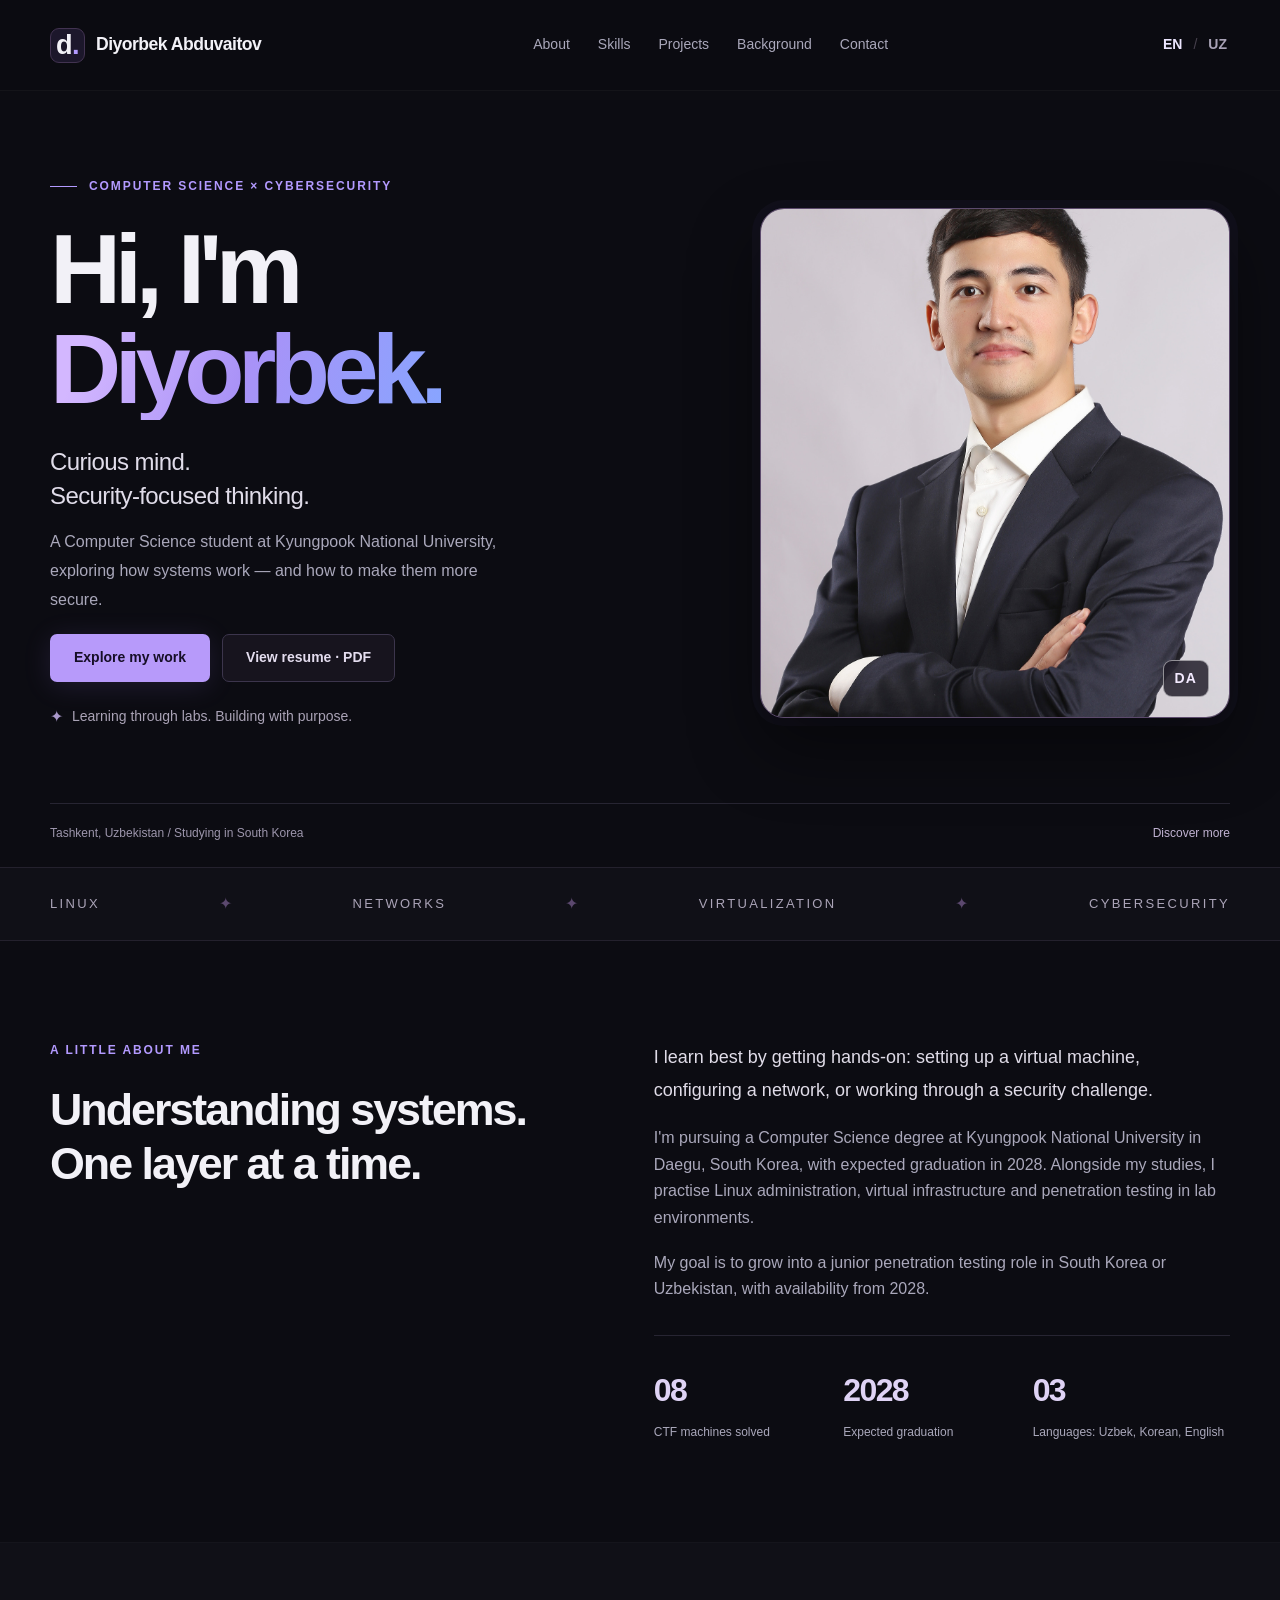
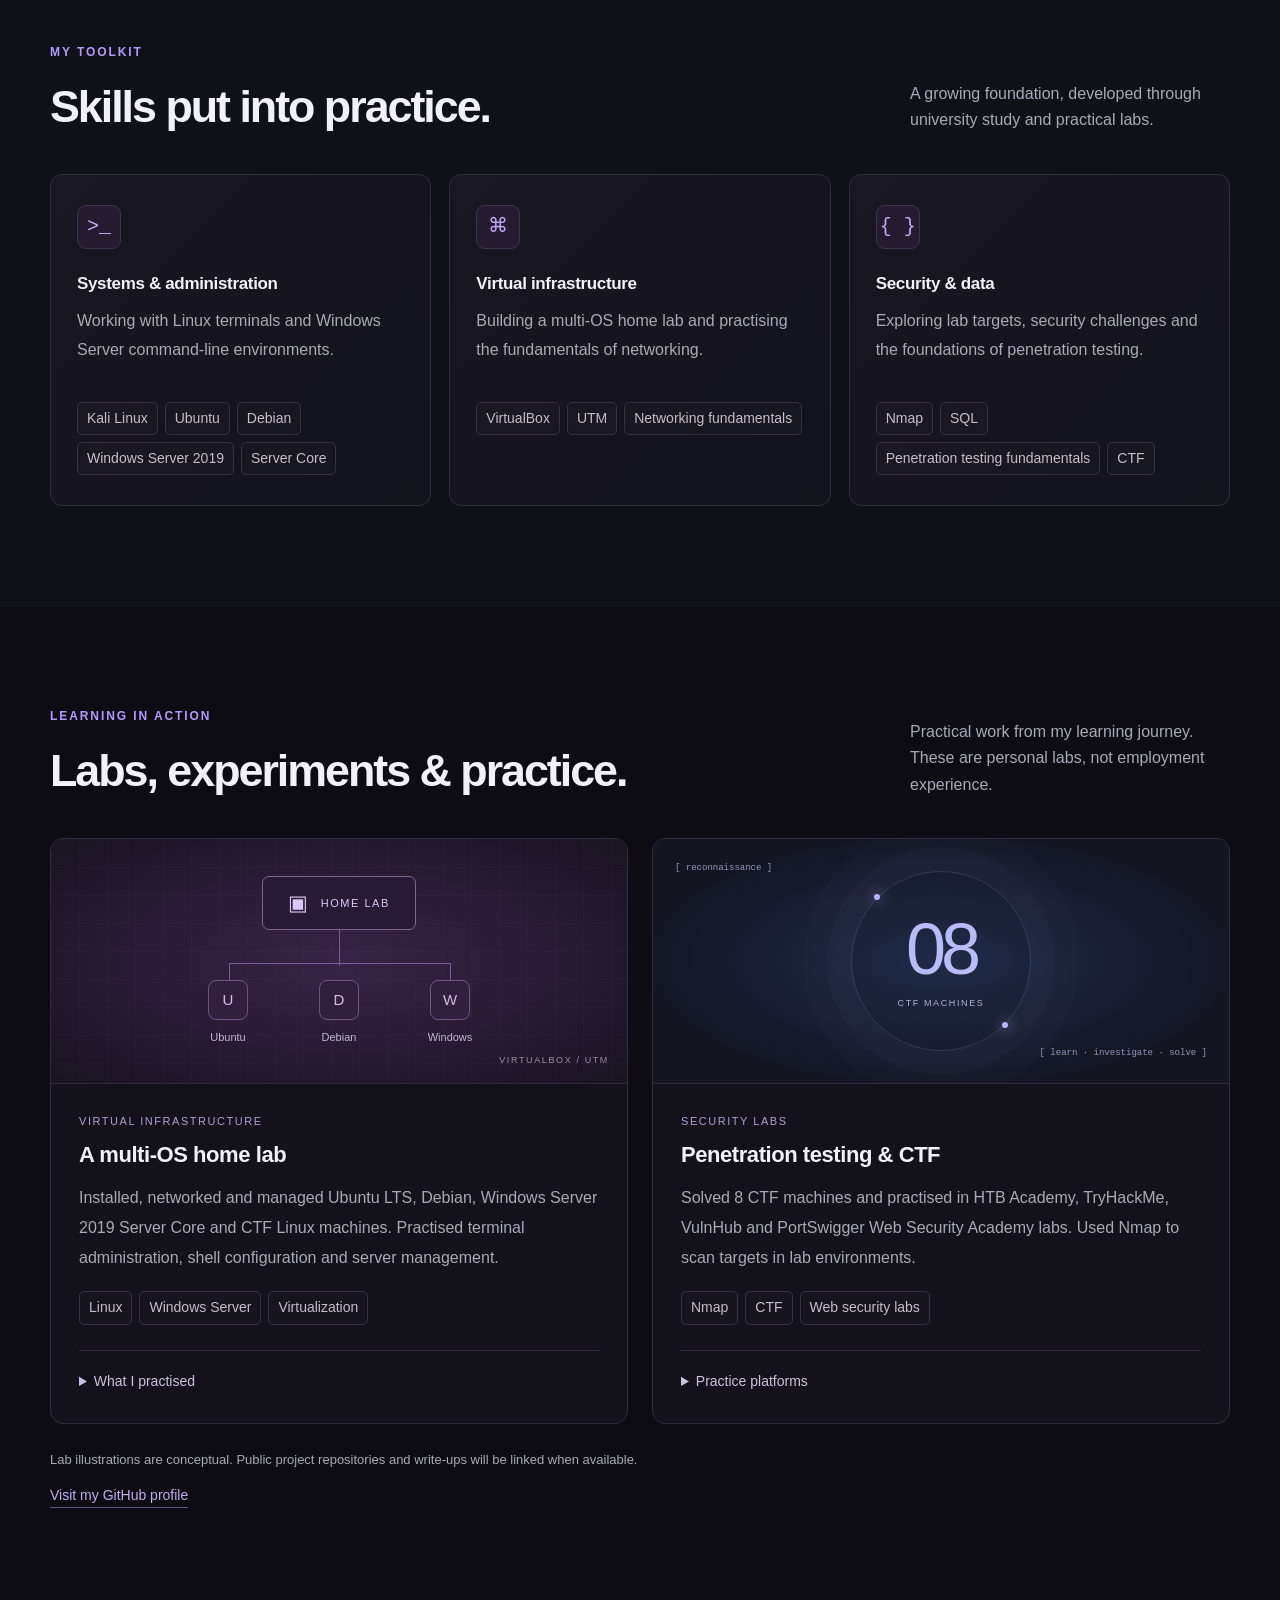
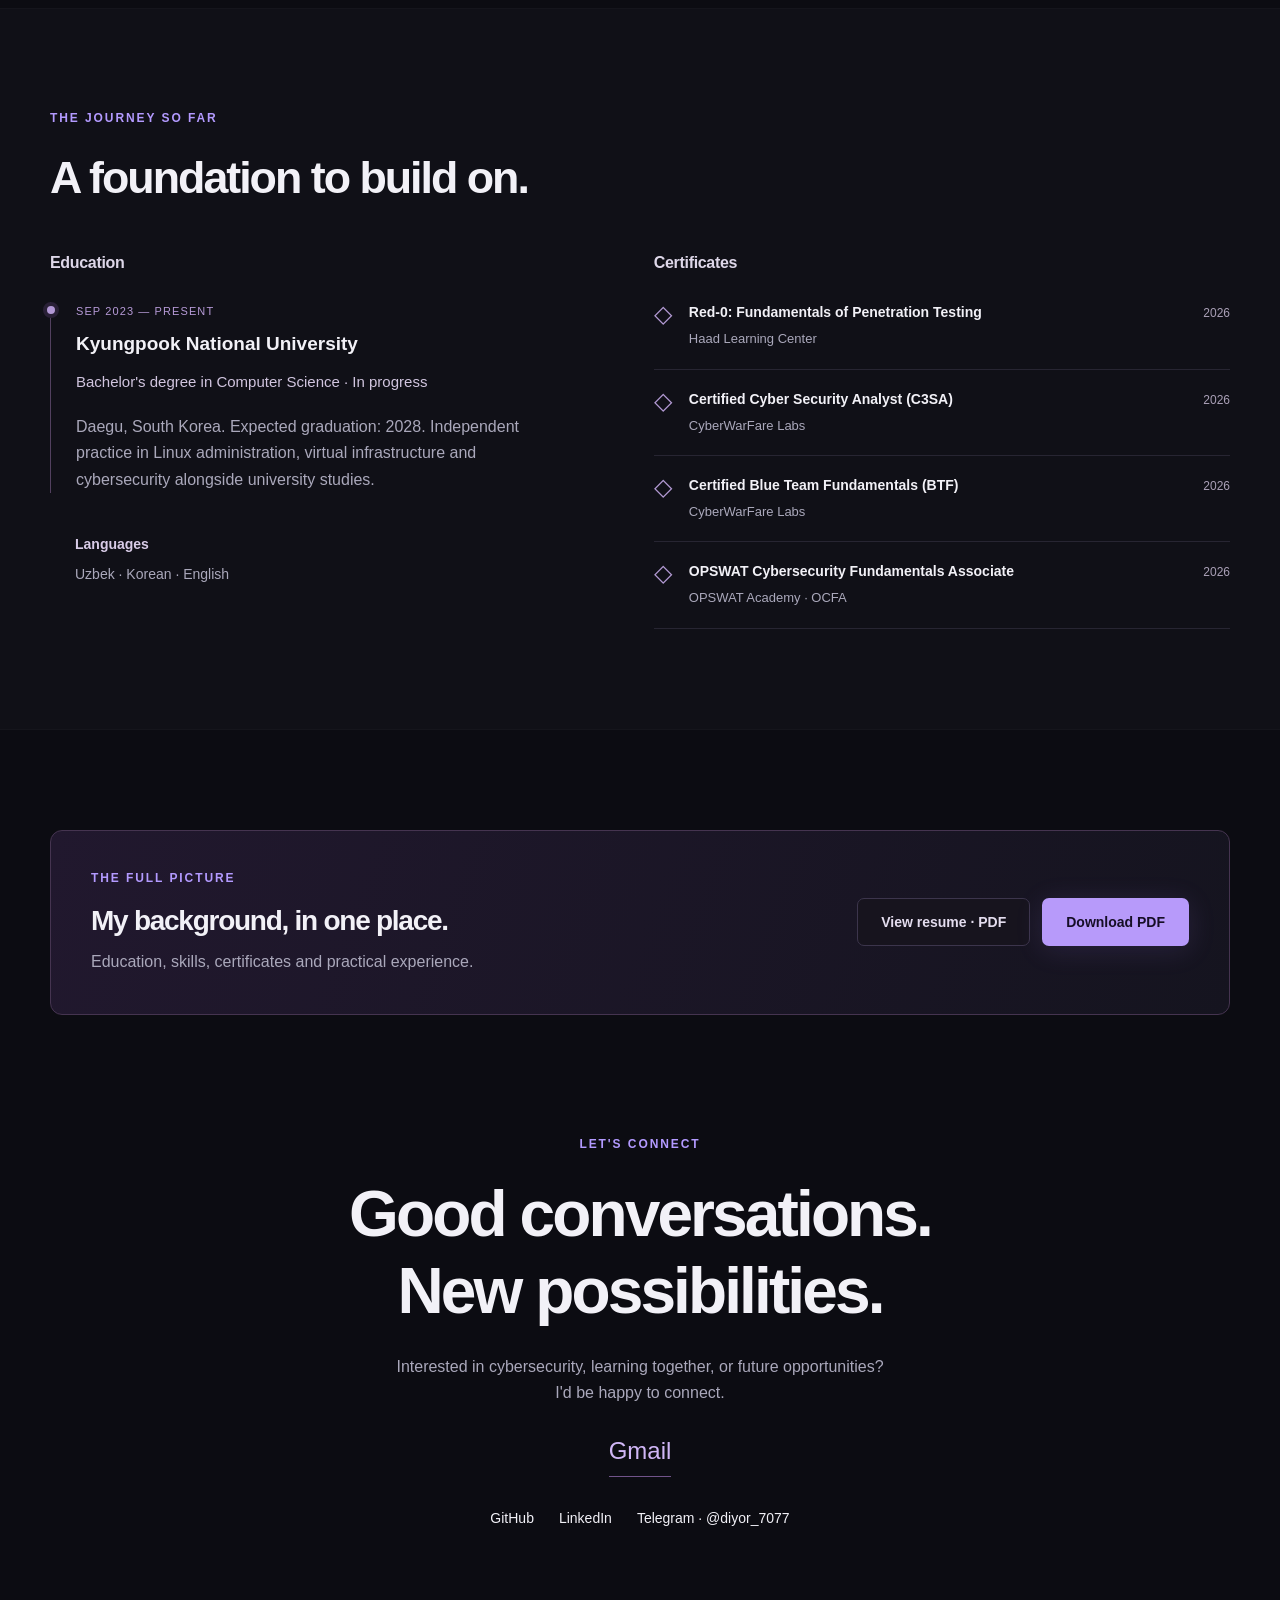
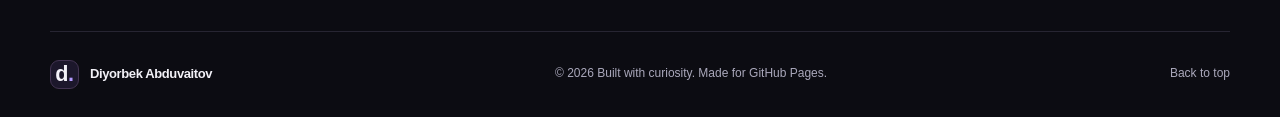
==== commit 6126119c: "Add portrait to portfolio homepage" ====
--- a/index.html
+++ b/index.html
@@ -44,16 +44,9 @@
         <div class="button-row"><a class="button primary" href="#projects" data-i18n="explore">Explore my work</a><a class="button secondary" href="assets/diyorbek-abduvaitov-resume.pdf" target="_blank" rel="noopener" data-i18n="viewCV">View resume · PDF</a></div>
         <p class="hero-note"><span class="small-star" aria-hidden="true">✦</span><span data-i18n="heroNote">Learning through labs. Building with purpose.</span></p>
       </div>
-      <div class="hero-visual" aria-hidden="true">
-        <div class="visual-grid"></div><div class="orbit orbit-one"></div><div class="orbit orbit-two"></div>
-        <div class="floating-label label-linux"><span class="label-icon">~</span> Linux</div>
-        <div class="floating-label label-network"><span class="label-icon">⌘</span> Networks</div>
-        <div class="floating-label label-security"><span class="label-icon">#</span> Security</div>
-        <div class="terminal">
-          <div class="terminal-bar"><span class="terminal-dots"><i></i><i></i><i></i></span><span>~/diyorbek/home-lab</span><span class="terminal-symbol">⌁</span></div>
-          <div class="terminal-body"><p><span class="prompt">❯</span> cat profile.txt</p><p class="terminal-muted"># Always a student. Always curious.</p><p><span class="code-key">name</span> <span class="code-value">"Diyorbek Abduvaitov"</span><br><span class="code-key">focus</span> <span class="code-value">"Cybersecurity"</span><br><span class="code-key">study</span> <span class="code-value">"Computer Science @ KNU"</span></p><p><span class="prompt">❯</span> ls interests/</p><div class="terminal-tags"><span>linux</span><span>networks</span><span>ctf</span></div><p class="last-command"><span class="prompt">❯</span> <span class="cursor"></span></p></div>
-        </div>
-        <span class="visual-caption">LEARN. BUILD. UNDERSTAND.</span>
+      <div class="hero-visual portrait-visual">
+        <img class="portrait" src="assets/diyorbek-abduvaitov-portrait.jpg" alt="Portrait of Diyorbek Abduvaitov" width="1333" height="2000" fetchpriority="high">
+        <span class="portrait-corner" aria-hidden="true">DA</span>
       </div>
       <div class="hero-bottom"><span data-i18n="based">Tashkent, Uzbekistan / Studying in South Korea</span><a href="#about" data-i18n="scroll">Discover more</a></div>
     </section>
--- a/styles.css
+++ b/styles.css
@@ -34,3 +34,11 @@
   .site-header .brand-mark,.nav-actions{flex-shrink:0}
   .nav-wrap{gap:10px}
 }
+
+/* Portrait: a personal photograph, framed in the existing dark visual system. */
+.hero-visual.portrait-visual{width:min(100%,470px);height:510px;justify-self:end;align-self:center;border:1px solid #5c4a6c;border-radius:24px;background:#201b2b;box-shadow:0 30px 70px #0007,0 0 0 8px #a182ee0a;overflow:hidden}
+.portrait-visual:before{display:none}
+.portrait{display:block;width:100%;height:100%;object-fit:cover;object-position:center 29%}
+.portrait-corner{position:absolute;right:20px;bottom:20px;z-index:1;border:1px solid #ffffff80;background:#15111ec9;backdrop-filter:blur(10px);border-radius:9px;padding:6px 11px;color:#f3eaff;font-size:.875rem;font-weight:700;letter-spacing:.08em}
+@media(max-width:760px){.hero-visual.portrait-visual{width:min(100%,410px);height:440px;margin:34px auto 40px}.portrait{object-position:center 25%}}
+@media(max-width:380px){.hero-visual.portrait-visual{height:390px}}
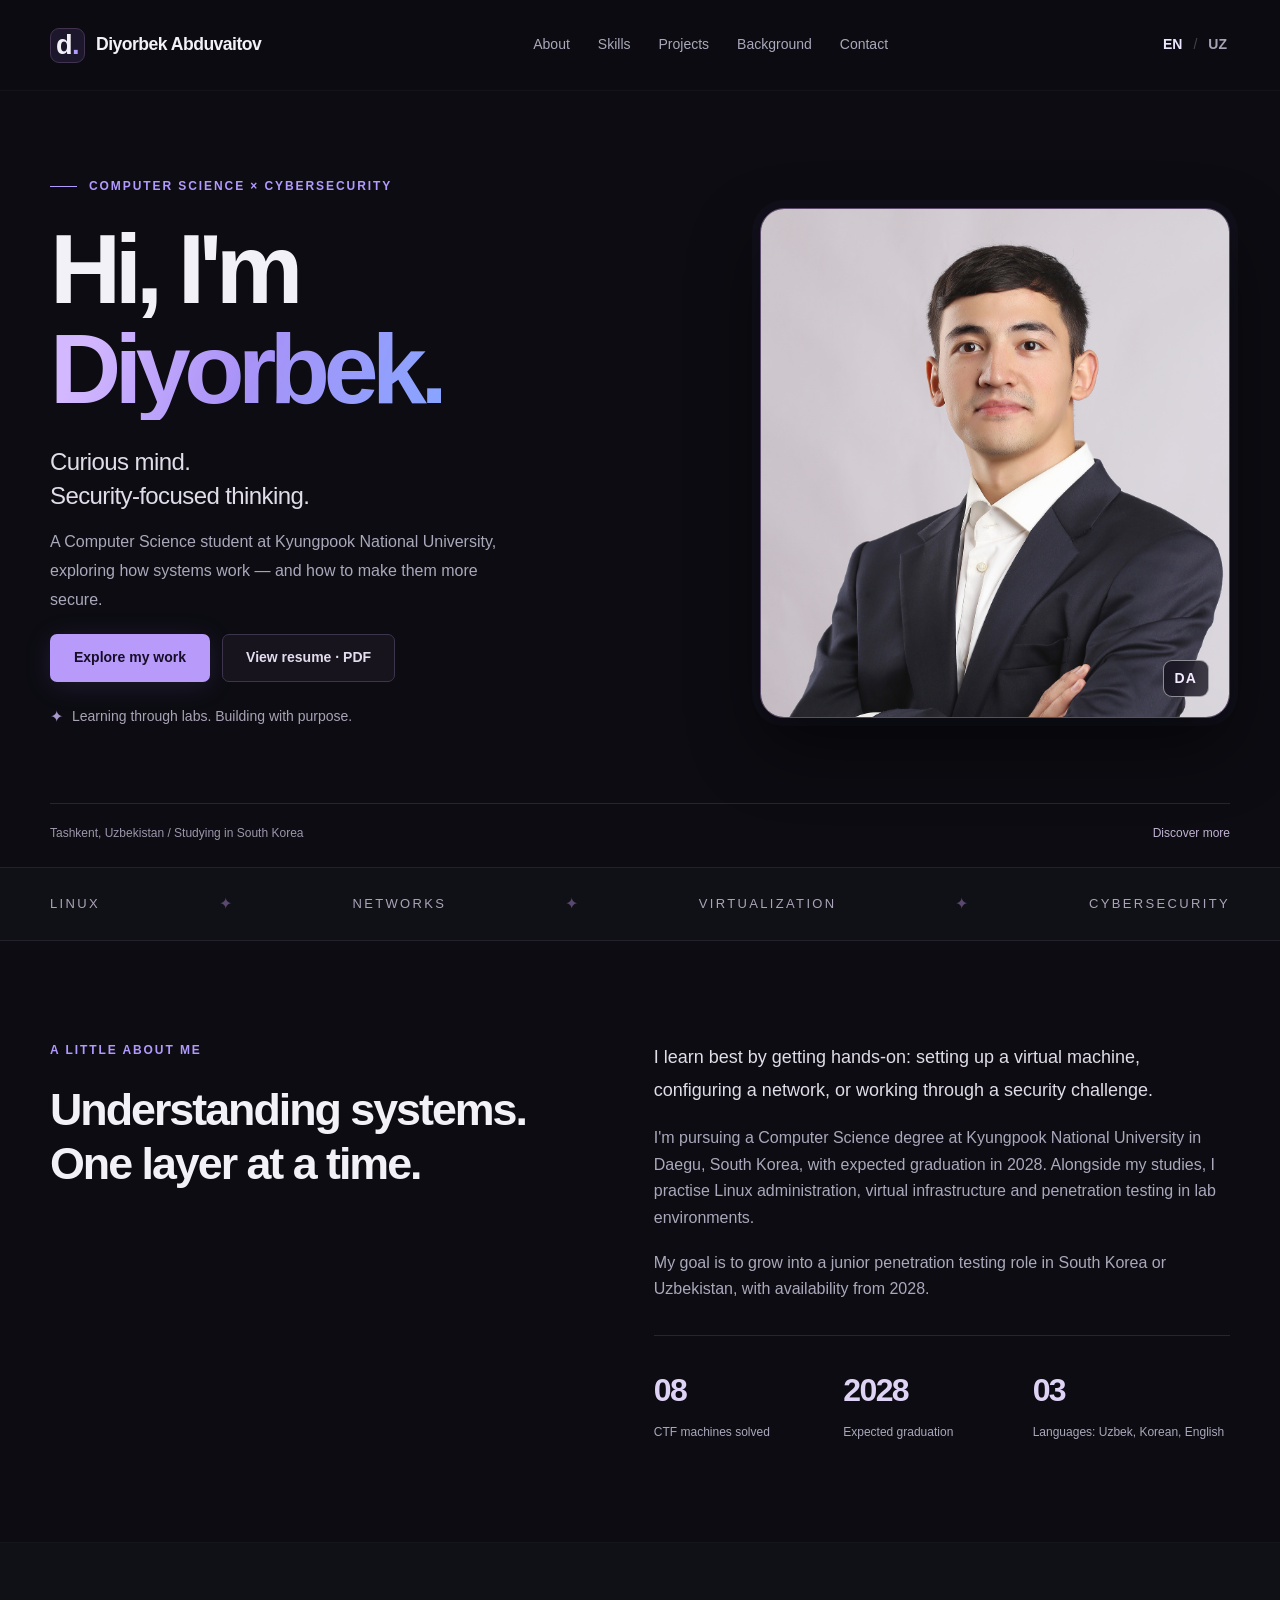
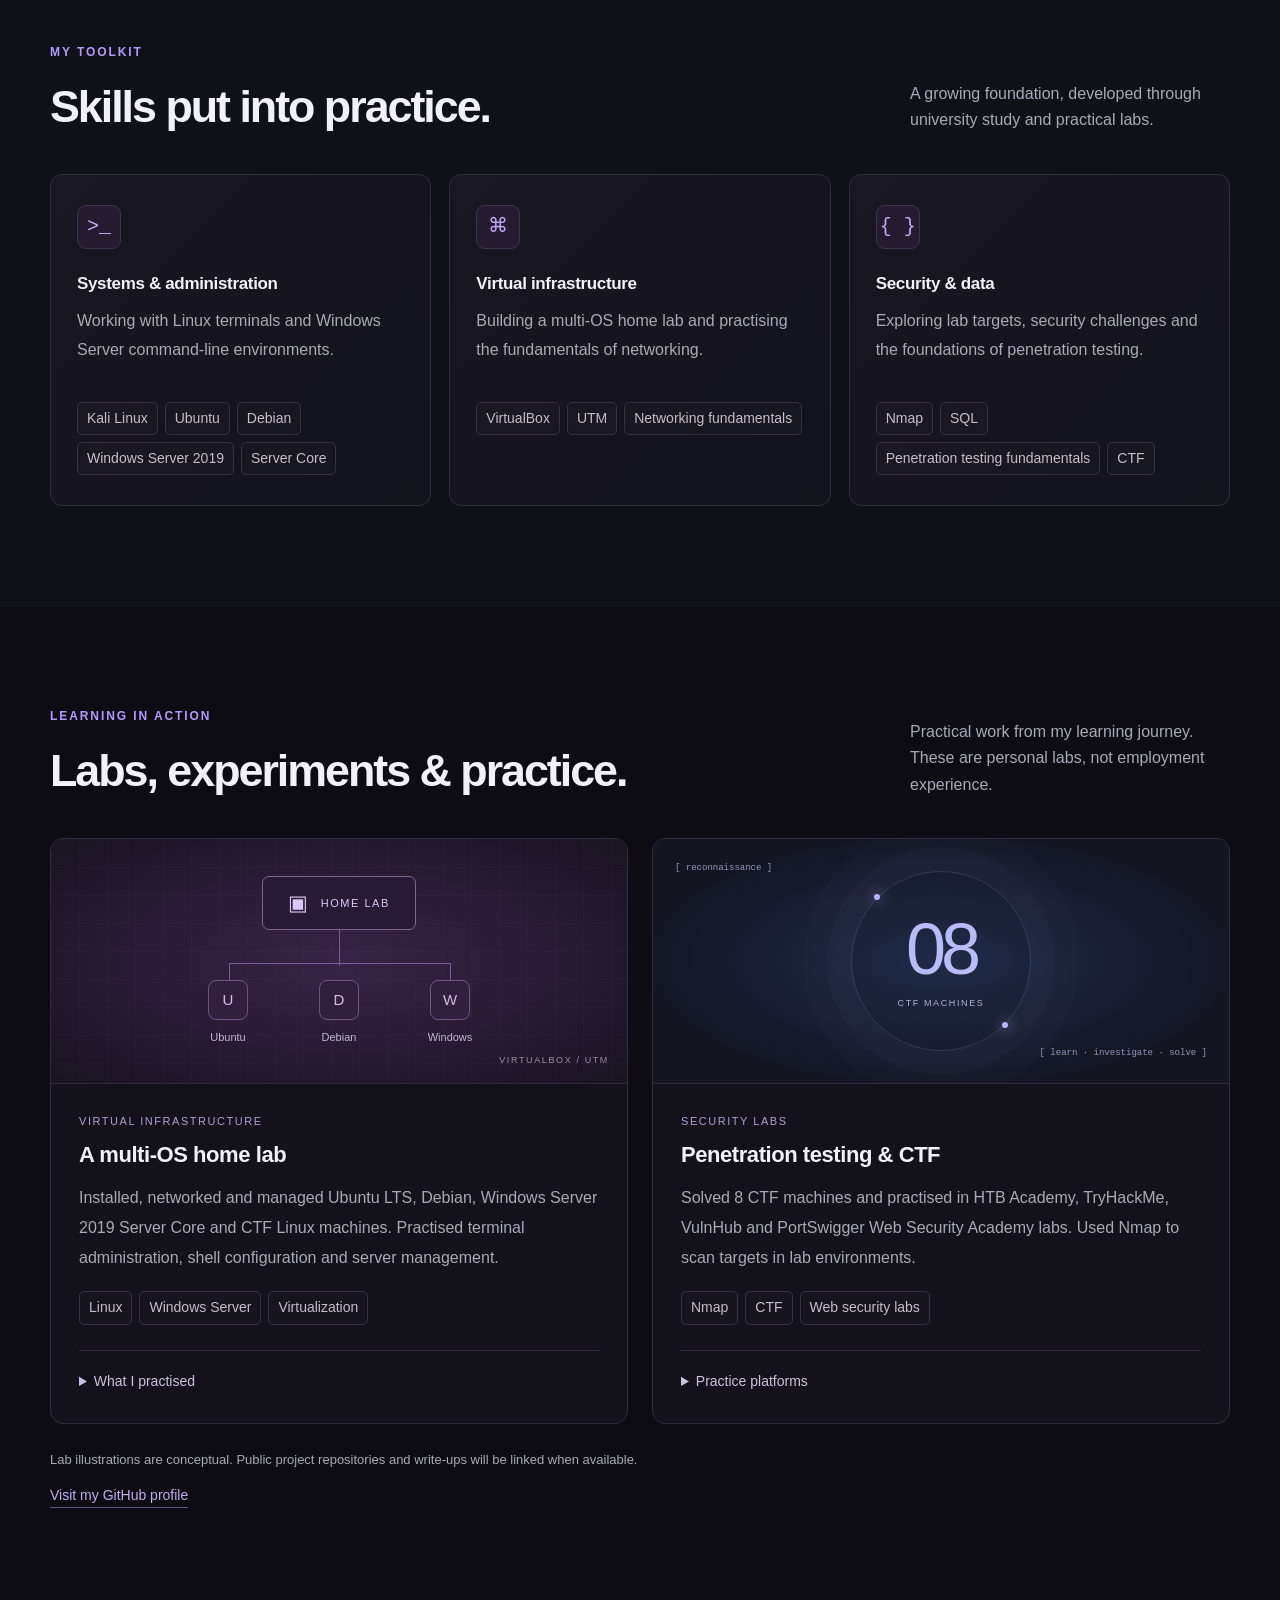
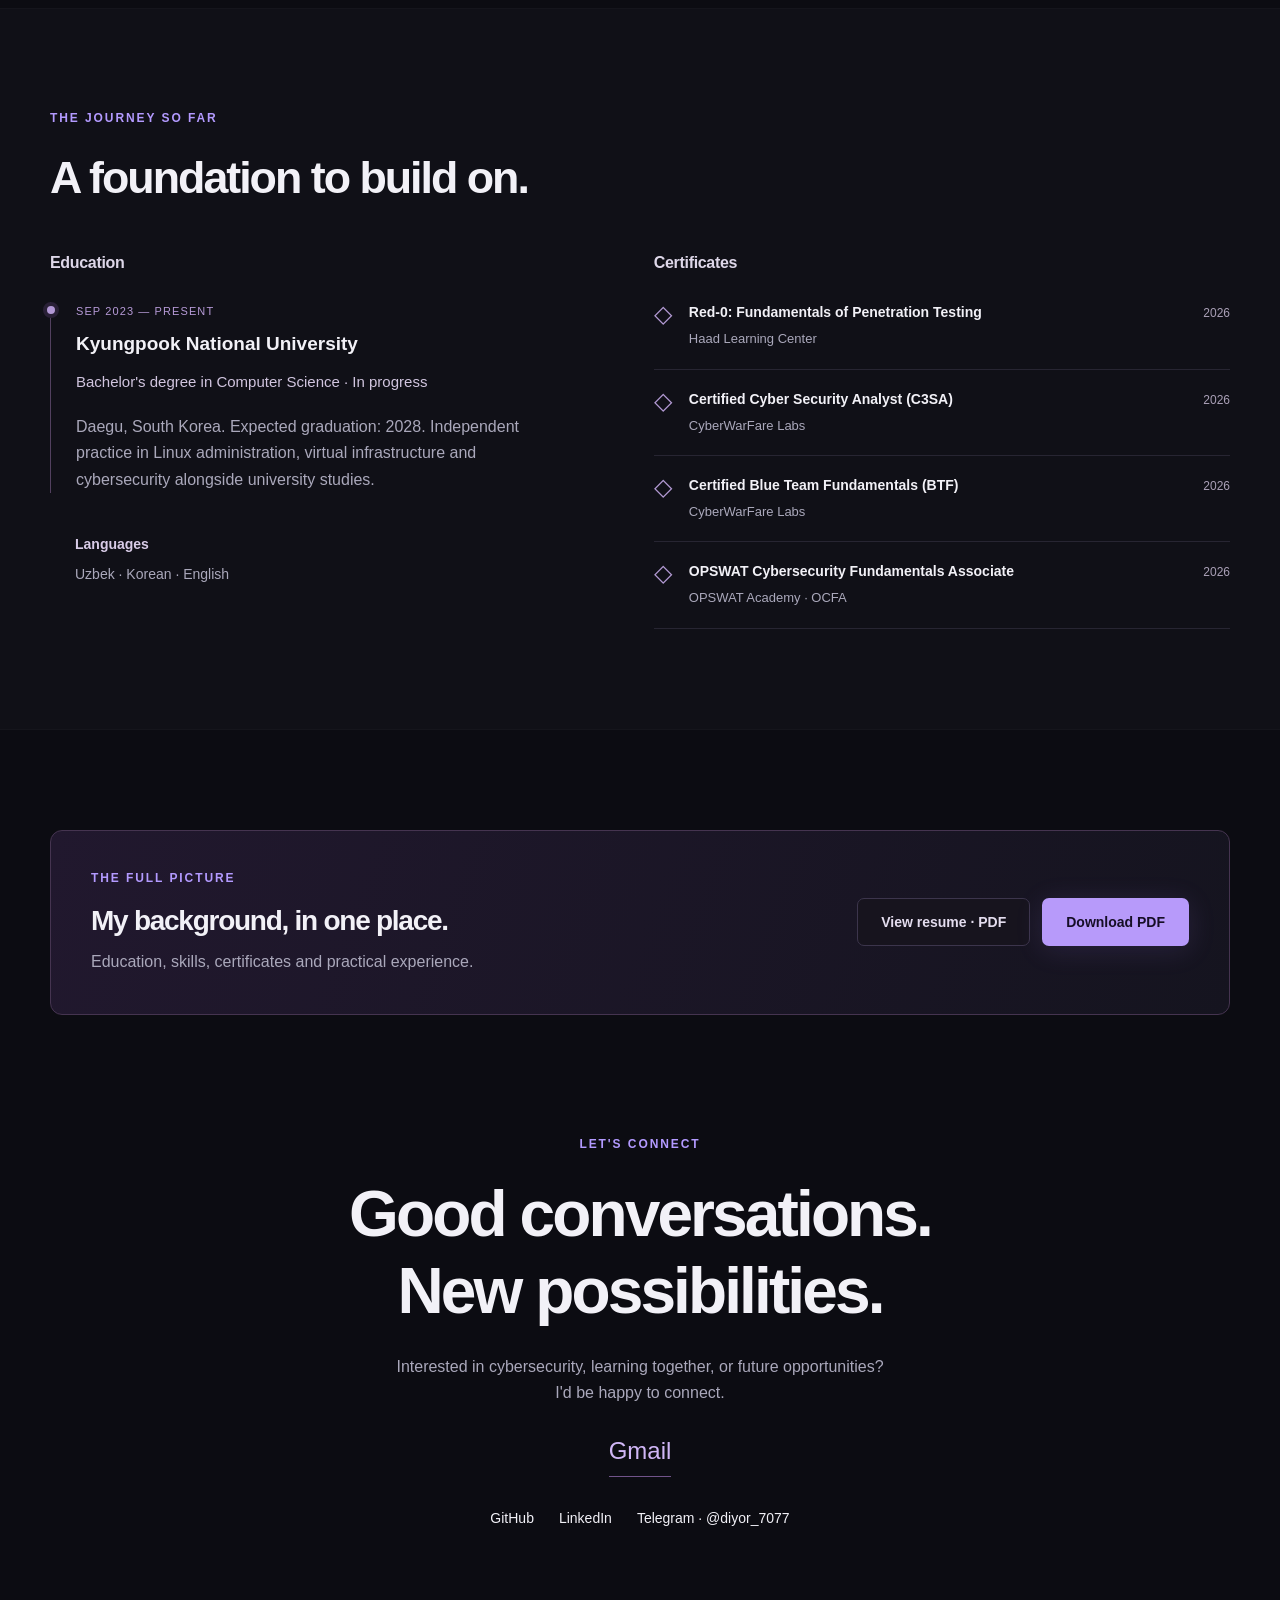
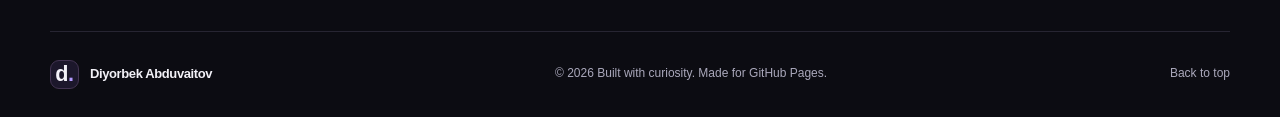
==== commit feb40686: "Adjust portrait crop to show hair" ====
--- a/index.html
+++ b/index.html
@@ -13,7 +13,7 @@
   <meta property="og:url" content="https://diyorbekabduvaitov.github.io/">
   <meta name="twitter:card" content="summary">
   <link rel="icon" href="assets/favicon.svg" type="image/svg+xml">
-  <link rel="stylesheet" href="styles.css">
+  <link rel="stylesheet" href="styles.css?v=portrait-2">
   <script src="script.js" defer></script>
 </head>
 <body>
--- a/styles.css
+++ b/styles.css
@@ -38,7 +38,7 @@
 /* Portrait: a personal photograph, framed in the existing dark visual system. */
 .hero-visual.portrait-visual{width:min(100%,470px);height:510px;justify-self:end;align-self:center;border:1px solid #5c4a6c;border-radius:24px;background:#201b2b;box-shadow:0 30px 70px #0007,0 0 0 8px #a182ee0a;overflow:hidden}
 .portrait-visual:before{display:none}
-.portrait{display:block;width:100%;height:100%;object-fit:cover;object-position:center 29%}
+.portrait{display:block;width:100%;height:100%;object-fit:cover;object-position:center top}
 .portrait-corner{position:absolute;right:20px;bottom:20px;z-index:1;border:1px solid #ffffff80;background:#15111ec9;backdrop-filter:blur(10px);border-radius:9px;padding:6px 11px;color:#f3eaff;font-size:.875rem;font-weight:700;letter-spacing:.08em}
-@media(max-width:760px){.hero-visual.portrait-visual{width:min(100%,410px);height:440px;margin:34px auto 40px}.portrait{object-position:center 25%}}
+@media(max-width:760px){.hero-visual.portrait-visual{width:min(100%,410px);height:440px;margin:34px auto 40px}}
 @media(max-width:380px){.hero-visual.portrait-visual{height:390px}}
